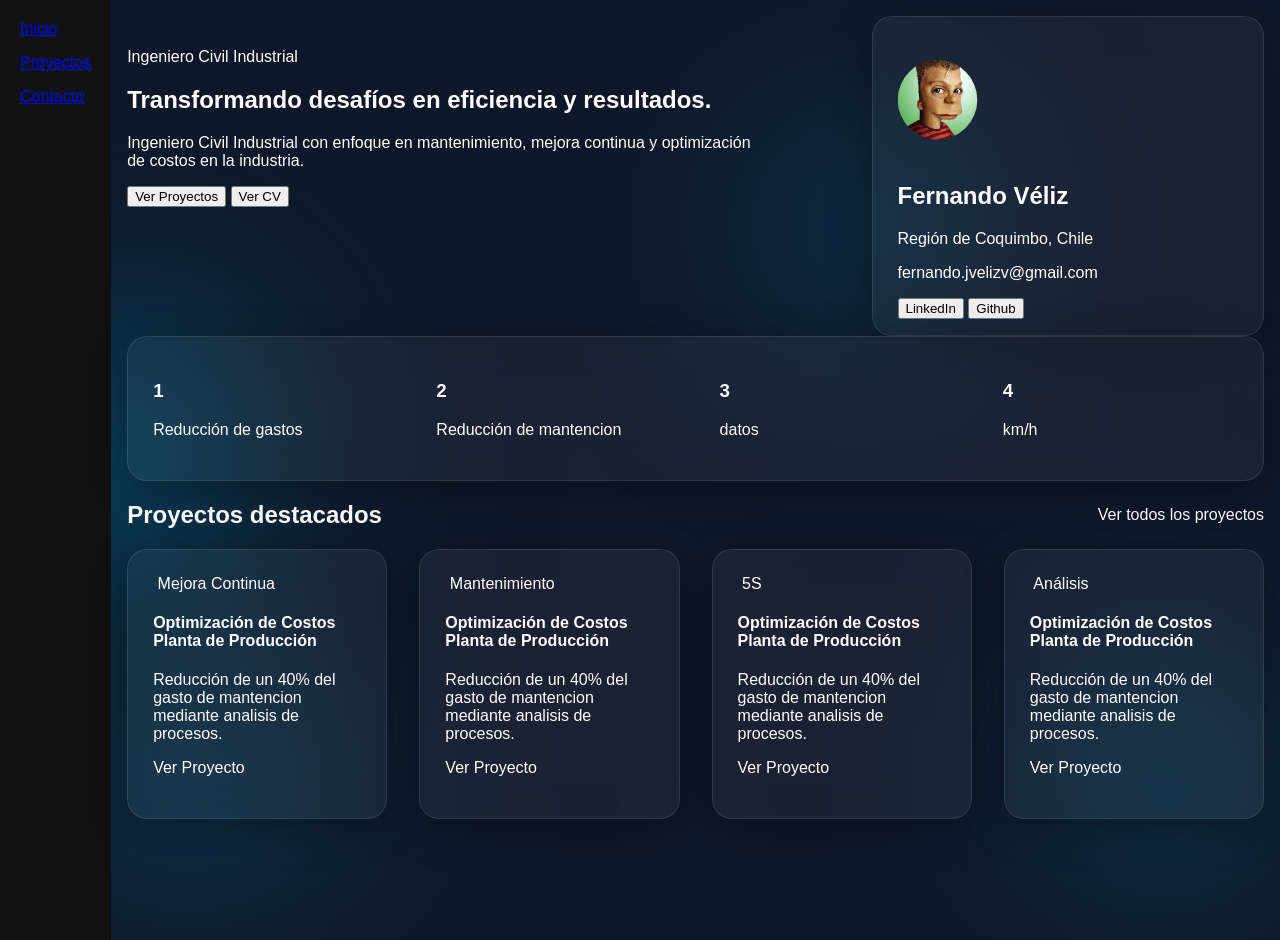
==== index.html @ d7dabbae "Initial commit" ====
<!DOCTYPE html>
<html lang="es">

<head>
    <meta charset="UTF-8">
    <meta name="viewport" content="width=device-width, initial-scale=1.0">
    <title>Fernando Véliz - Portafolio</title>
    <link rel="stylesheet" href="style.css">

    <!-- Anime.js -->
    <script src="https://cdnjs.cloudflare.com/ajax/libs/animejs/3.2.1/anime.min.js"></script>
</head>

<body>
    <nav class="sidebar">
        <a href="#">Inicio</a>
        <a href="#">Proyectos</a>
        <a href="#">Contacto</a>
    </nav>

    <main>
        <!-- Fondo -->
        <canvas id="bgCanvas"></canvas>


        <section id="descripcion">
            <div class="title">
                <span>Ingeniero Civil Industrial</span>
                <h1>Transformando desafíos en eficiencia y resultados.</h1>
                <p>Ingeniero Civil Industrial con enfoque en mantenimiento, mejora continua y optimización de costos en
                    la
                    industria.</p>
                <div class="par-botones">
                    <button>Ver Proyectos</button>
                    <button>Ver CV</button>
                </div>
            </div>
            <div class="about glass">
                <img id="pfp" src="bart.jpg" alt="">
                <h2>Fernando Véliz</h2>
                <p>Región de Coquimbo, Chile</p>
                <p>fernando.jvelizv@gmail.com</p>
                <div class="par-botones">
                    <button>LinkedIn</button>
                    <button>Github</button>
                </div>
            </div>
        </section>
        <section id="resultados">
            <div class="metrics glass">
                <div class="metric">
                    <h3>1</h3>
                    <p>Reducción de gastos</p>
                </div>
                <div class="metric">
                    <h3>2</h3>
                    <p>Reducción de mantencion</p>
                </div>
                <div class="metric">
                    <h3>3</h3>
                    <p>datos</p>
                </div>
                <div class="metric">
                    <h3>4</h3>
                    <p>km/h</p>
                </div>
            </div>
        </section>
        <section id="proyectos">
            <div class="titular-proyectos">
                <h2>Proyectos destacados</h2>
                <span id="ver-todo-proyecto">Ver todos los proyectos</span>
            </div>
            <div class="contenedor-proyectos">
                <div class="proyecto glass">
                    <div class="tag">
                        <img src="" alt="">
                        <span>Mejora Continua</span>
                    </div>
                    <h4>Optimización de Costos Planta de Producción</h4>
                    <p>Reducción de un 40% del gasto de mantencion mediante analisis de procesos.</p>
                    <p>Ver Proyecto</p>
                </div>
                <div class="proyecto glass">
                    <div class="tag">
                        <img src="" alt="">
                        <span>Mantenimiento</span>
                    </div>
                    <h4>Optimización de Costos Planta de Producción</h4>
                    <p>Reducción de un 40% del gasto de mantencion mediante analisis de procesos.</p>
                    <p>Ver Proyecto</p>
                </div>
                <div class="proyecto glass">
                    <div class="tag">
                        <img src="" alt="">
                        <span>5S</span>
                    </div>
                    <h4>Optimización de Costos Planta de Producción</h4>
                    <p>Reducción de un 40% del gasto de mantencion mediante analisis de procesos.</p>
                    <p>Ver Proyecto</p>
                </div>
                <div class="proyecto glass">
                    <div class="tag">
                        <img src="" alt="">
                        <span>Análisis</span>
                    </div>
                    <h4>Optimización de Costos Planta de Producción</h4>
                    <p>Reducción de un 40% del gasto de mantencion mediante analisis de procesos.</p>
                    <p>Ver Proyecto</p>
                </div>

            </div>
        </section>

        <script>
            const canvas = document.getElementById("bgCanvas");
            const ctx = canvas.getContext("2d");

            const speed = 6;



            let blobs = [];

            // Ajustar tamaño pantalla
            function resize() {
                canvas.width = window.innerWidth;
                canvas.height = window.innerHeight;
            }
            resize();
            window.addEventListener("resize", resize);

            // Crear blobs
            for (let i = 0; i < 5; i++) {
                blobs.push({
                    x: Math.random() * canvas.width,
                    y: Math.random() * canvas.height,
                    r: 200 + Math.random() * 150,
                    dx: (Math.random() - 0.5) * speed,
                    dy: (Math.random() - 0.5) * speed
                });
            }

            // Animación
            function animate() {
                ctx.clearRect(0, 0, canvas.width, canvas.height);

                blobs.forEach(b => {
                    b.x += b.dx;
                    b.y += b.dy;

                    // rebote en bordes
                    if (b.x < 0 || b.x > canvas.width) b.dx *= -1;
                    if (b.y < 0 || b.y > canvas.height) b.dy *= -1;

                    let gradient = ctx.createRadialGradient(
                        b.x, b.y, 0,
                        b.x, b.y, b.r
                    );

                    gradient.addColorStop(0, "rgba(0, 200, 255, 0.25)");
                    gradient.addColorStop(1, "rgba(0, 0, 0, 0)");

                    ctx.fillStyle = gradient;
                    ctx.beginPath();
                    ctx.arc(b.x, b.y, b.r, 0, Math.PI * 2);
                    ctx.fill();
                });

                requestAnimationFrame(animate);
            }

            // 🔥 IMPORTANTE: iniciar animación
            animate();
        </script>
    </main>
</body>

</html>
---- style.css ----
/* Movil */
body {
    margin: 0;
    font-family: 'Segoe UI', sans-serif;
    overflow-x: hidden;
    color: #fff;
    background: #0f172a;
}

/* 🔥 Fondo dinámico tipo Apple */
canvas {
    position: fixed;
    top: 0;
    left: 0;
    width: 100%;
    height: 100%;
    z-index: -1;
    filter: blur(80px);
}

.title span {
    margin-top: 2rem;
    display: block;
}

#pfp {
    width: 5rem;
    object-fit: cover;
    clip-path: circle(40%);
}

.glass {
    background: rgba(255, 255, 255, 0.05);
    border: 1px solid rgba(255, 255, 255, 0.1);
    backdrop-filter: blur(20px);
    border-radius: 20px;
    padding: 25px;
    box-shadow: 0 10px 40px rgba(0, 0, 0, 0.3);
}


/* Tablet */
@media (min-width: 768px) and (max-width: 1023px) {
    #descripcion {
        display: flex;
        gap: 5rem;
    }

    .title {
        flex: 3.25;
    }

    .title span {
        margin-top: 2rem;
        display: block;
    }

    .about {
        flex: 1.75;
        padding-bottom: 1rem;
    }

    #pfp {
        width: 5rem;
        object-fit: cover;
        clip-path: circle(40%);
    }

    .metrics {
        display: flex;
        gap: 1rem;
        flex-wrap: wrap;
    }

    .metric {
        flex: 1 1 calc(50% - 1rem);
    }

    .titular-proyectos {
        display: flex;
    }

    .contenedor-proyectos {
        display: flex;
        gap: 1rem;
        flex-wrap: wrap;
    }

    .proyecto {
        flex: 1 1 calc(50% - 1rem);
    }

    #ver-todo-proyecto {
        margin-left: auto;
        align-self: center;
    }
}

/* Desktop */
@media (min-width: 1024px) {
    body {
        display: flex;
    }

    .sidebar {
        width: 5rem;
        height: 100vh;
        background: #111;
        color: white;
        padding: 20px;

        display: flex;
        flex-direction: column;
        gap: 1rem;
    }

    main {
        margin: 1rem;
    }

    #descripcion {
        display: flex;
        gap: 7rem;
    }

    .title {
        flex: 3.25;
    }

    .about {
        flex: 1.75;
        padding-bottom: 1rem;
    }

    #pfp {
        width: 5rem;
        object-fit: cover;
        clip-path: circle(40%);
    }

    .metrics {
        display: flex;
        gap: 3rem;
    }

    .metric {
        flex: 1;
    }

    .titular-proyectos {
        display: flex;
    }

    #ver-todo-proyecto {
        margin-left: auto;
        align-self: center;
    }

    .contenedor-proyectos {
        display: flex;
        gap: 2rem;
    }

    .proyecto {
        flex: 1;
    }
}
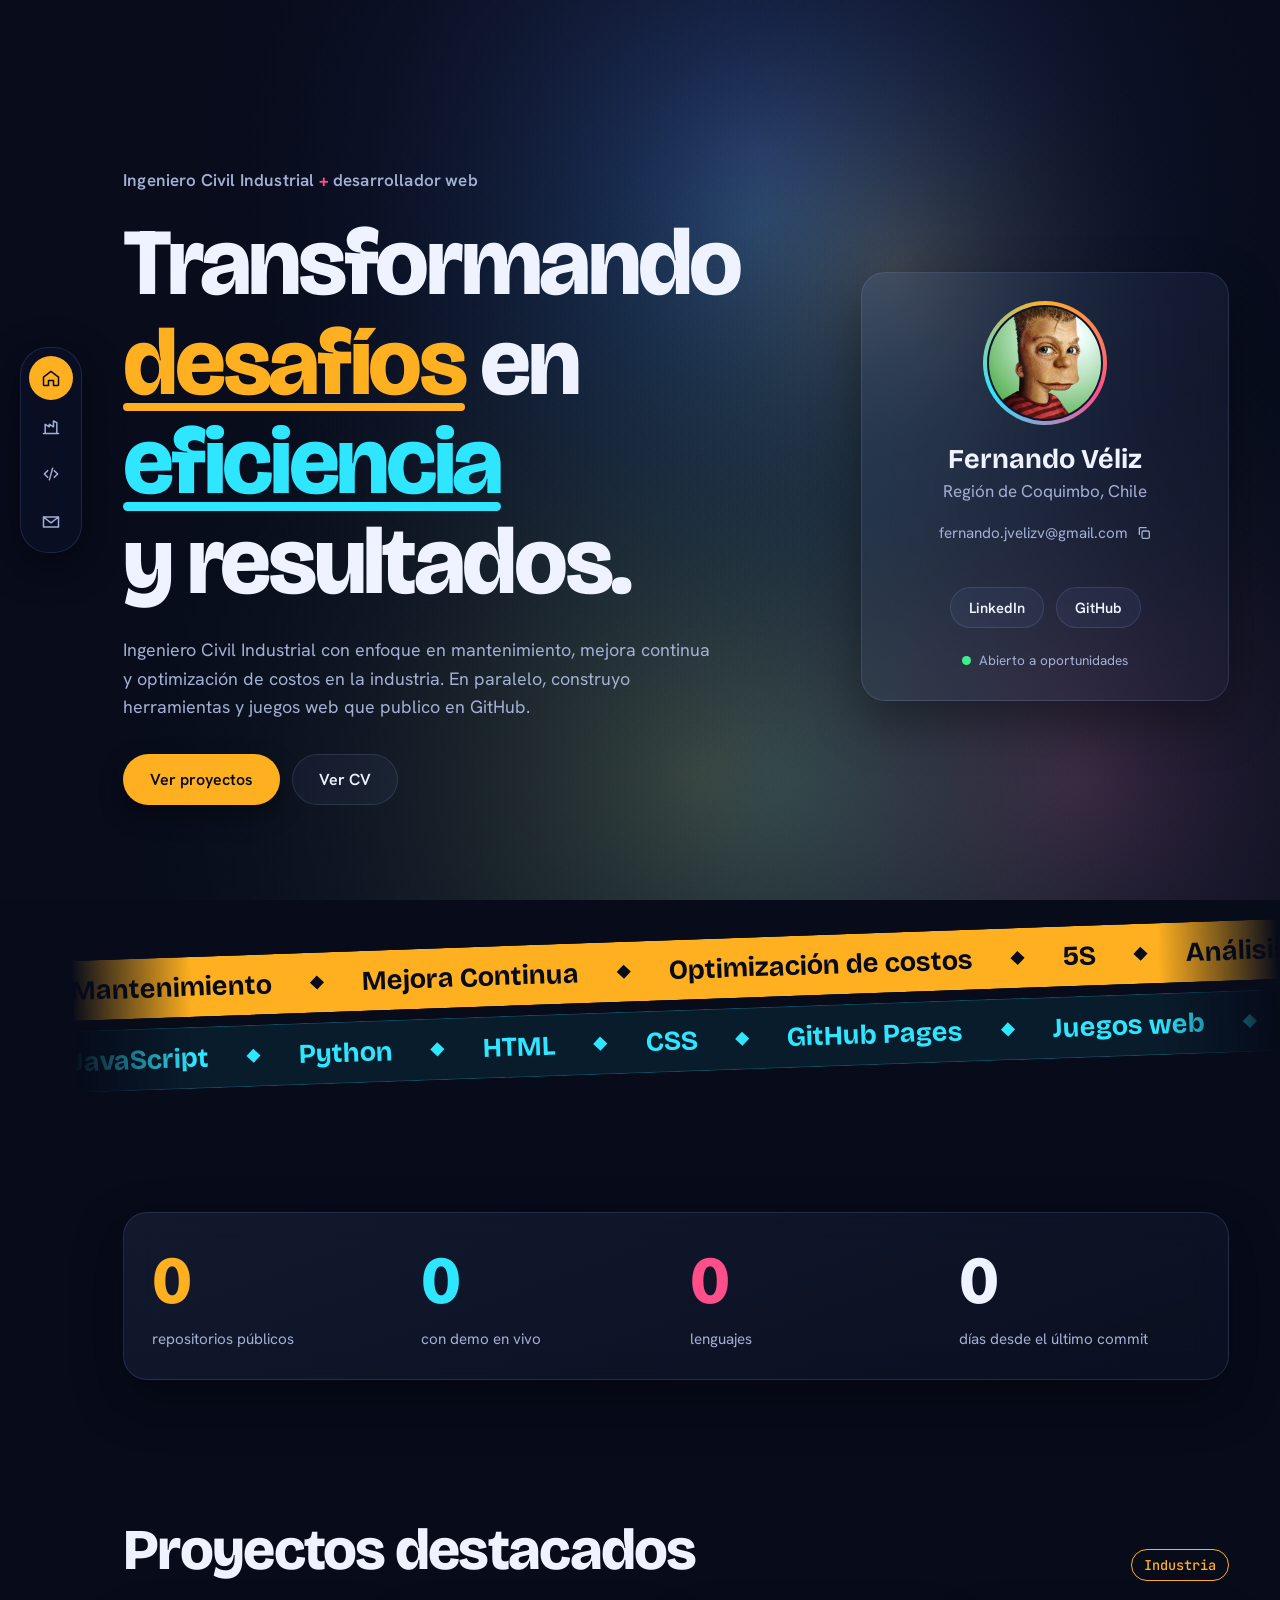
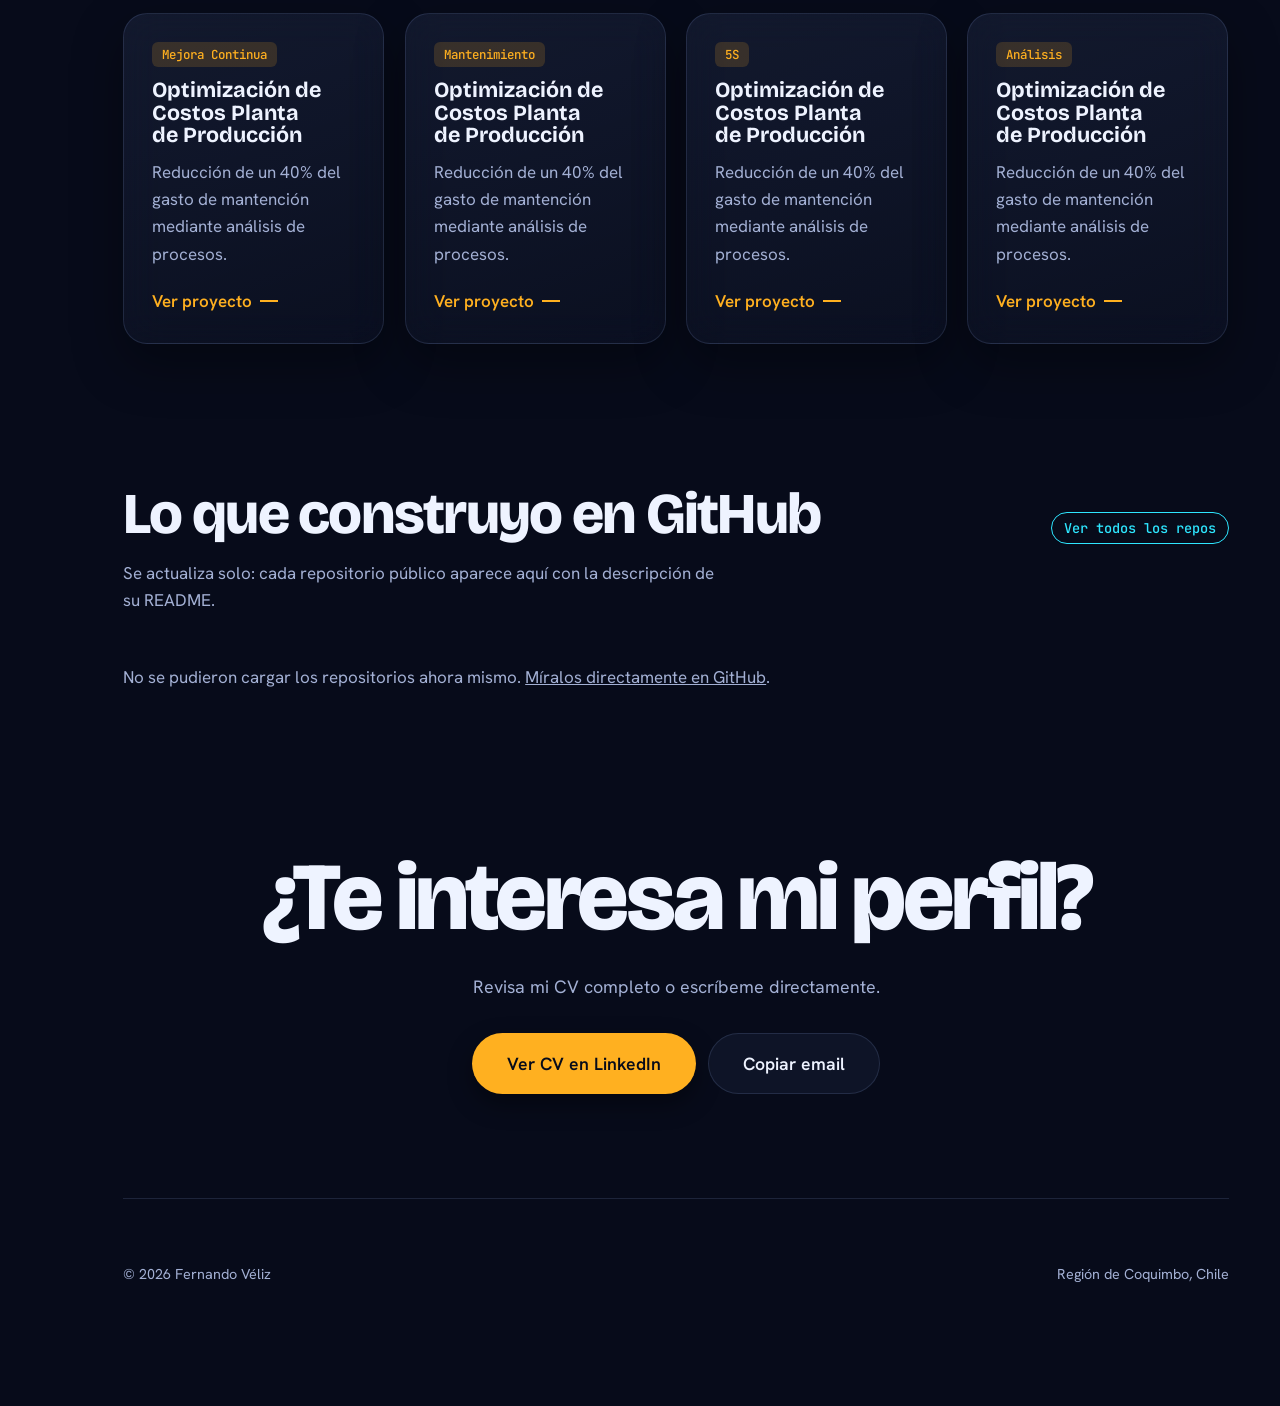
==== commit 5531e132: "Rediseño del portafolio con repos de GitHub automáticos - Sección de GitHub que se actualiza sola: l" ====
--- a/index.html
+++ b/index.html
@@ -4,176 +4,146 @@
 <head>
     <meta charset="UTF-8">
     <meta name="viewport" content="width=device-width, initial-scale=1.0">
-    <title>Fernando Véliz - Portafolio</title>
+    <title>Fernando Véliz · Portafolio</title>
+    <meta name="description" content="Ingeniero Civil Industrial: mantenimiento, mejora continua y optimización de costos. También construyo herramientas y juegos web.">
+    <meta name="theme-color" content="#070b1a">
+    <link rel="preconnect" href="https://fonts.googleapis.com">
+    <link rel="preconnect" href="https://fonts.gstatic.com" crossorigin>
+    <link href="https://fonts.googleapis.com/css2?family=Bricolage+Grotesque:opsz,wght@12..96,400..800&family=Hanken+Grotesk:wght@400;500;600&family=JetBrains+Mono:wght@500&display=swap" rel="stylesheet">
     <link rel="stylesheet" href="style.css">
-
-    <!-- Anime.js -->
-    <script src="https://cdnjs.cloudflare.com/ajax/libs/animejs/3.2.1/anime.min.js"></script>
+    <script src="main.js" defer></script>
 </head>
 
 <body>
-    <nav class="sidebar">
-        <a href="#">Inicio</a>
-        <a href="#">Proyectos</a>
-        <a href="#">Contacto</a>
+    <canvas id="bgCanvas" aria-hidden="true"></canvas>
+    <div class="grain" aria-hidden="true"></div>
+    <div class="progress" aria-hidden="true"></div>
+
+    <nav class="sidebar" aria-label="Principal">
+        <a href="#inicio" class="nav-link">
+            <svg viewBox="0 0 24 24" aria-hidden="true"><path d="M3 11l9-7 9 7v9a1 1 0 0 1-1 1h-5v-6H9v6H4a1 1 0 0 1-1-1z"/></svg>
+            <span>Inicio</span>
+        </a>
+        <a href="#proyectos" class="nav-link">
+            <svg viewBox="0 0 24 24" aria-hidden="true"><path d="M3 21h18M5 21V10l5 3V10l5 3V6l4 2v13"/></svg>
+            <span>Industria</span>
+        </a>
+        <a href="#github" class="nav-link">
+            <svg viewBox="0 0 24 24" aria-hidden="true"><path d="M8 8l-4 4 4 4M16 8l4 4-4 4M14 5l-4 14"/></svg>
+            <span>Código</span>
+        </a>
+        <a href="#contacto" class="nav-link">
+            <svg viewBox="0 0 24 24" aria-hidden="true"><path d="M3 6h18v12H3zM3 6l9 7 9-7"/></svg>
+            <span>Contacto</span>
+        </a>
     </nav>
 
     <main>
-        <!-- Fondo -->
-        <canvas id="bgCanvas"></canvas>
-
-
-        <section id="descripcion">
+        <section id="inicio" class="hero">
             <div class="title">
-                <span>Ingeniero Civil Industrial</span>
-                <h1>Transformando desafíos en eficiencia y resultados.</h1>
-                <p>Ingeniero Civil Industrial con enfoque en mantenimiento, mejora continua y optimización de costos en
-                    la
-                    industria.</p>
-                <div class="par-botones">
-                    <button>Ver Proyectos</button>
-                    <button>Ver CV</button>
+                <p class="role" data-reveal>Ingeniero Civil Industrial <span class="amp">+</span> desarrollador web</p>
+                <h1 class="split">Transformando <em class="hl hl-amber">desafíos</em> en <em class="hl hl-cyan">eficiencia</em> y resultados.</h1>
+                <p class="lead" data-reveal>Ingeniero Civil Industrial con enfoque en mantenimiento, mejora continua y optimización de costos en la industria. En paralelo, construyo herramientas y juegos web que publico en GitHub.</p>
+                <div class="par-botones" data-reveal>
+                    <a class="btn btn-primary magnetic" href="#proyectos">Ver proyectos</a>
+                    <a class="btn btn-ghost magnetic" data-linkedin href="#">Ver CV</a>
                 </div>
             </div>
-            <div class="about glass">
-                <img id="pfp" src="bart.jpg" alt="">
+
+            <aside class="about glass tilt" data-reveal>
+                <div class="avatar">
+                    <img id="pfp" src="bart.jpg" alt="Foto de perfil de Fernando Véliz" width="112" height="112">
+                </div>
                 <h2>Fernando Véliz</h2>
-                <p>Región de Coquimbo, Chile</p>
-                <p>fernando.jvelizv@gmail.com</p>
+                <p class="muted">Región de Coquimbo, Chile</p>
+                <button class="email" type="button" data-copy="fernando.jvelizv@gmail.com">
+                    fernando.jvelizv@gmail.com
+                    <svg viewBox="0 0 24 24" aria-hidden="true"><rect x="9" y="9" width="11" height="11" rx="2"/><path d="M5 15V5a1 1 0 0 1 1-1h10"/></svg>
+                </button>
                 <div class="par-botones">
-                    <button>LinkedIn</button>
-                    <button>Github</button>
+                    <a class="btn btn-small magnetic" data-linkedin href="#">LinkedIn</a>
+                    <a class="btn btn-small magnetic" href="https://github.com/ladrillopastabase" target="_blank" rel="noopener">GitHub</a>
                 </div>
-            </div>
+                <span class="status"><i></i> Abierto a oportunidades</span>
+            </aside>
         </section>
-        <section id="resultados">
+
+        <div class="marquee" aria-label="Herramientas">
+            <div class="lane lane-amber"><div class="track" id="laneIndustry"></div></div>
+            <div class="lane lane-cyan reverse"><div class="track" id="laneCode"></div></div>
+        </div>
+
+        <section id="resultados" aria-label="Estadísticas de GitHub">
             <div class="metrics glass">
-                <div class="metric">
-                    <h3>1</h3>
-                    <p>Reducción de gastos</p>
-                </div>
-                <div class="metric">
-                    <h3>2</h3>
-                    <p>Reducción de mantencion</p>
-                </div>
-                <div class="metric">
-                    <h3>3</h3>
-                    <p>datos</p>
-                </div>
-                <div class="metric">
-                    <h3>4</h3>
-                    <p>km/h</p>
-                </div>
-            </div>
-        </section>
-        <section id="proyectos">
-            <div class="titular-proyectos">
-                <h2>Proyectos destacados</h2>
-                <span id="ver-todo-proyecto">Ver todos los proyectos</span>
-            </div>
-            <div class="contenedor-proyectos">
-                <div class="proyecto glass">
-                    <div class="tag">
-                        <img src="" alt="">
-                        <span>Mejora Continua</span>
-                    </div>
-                    <h4>Optimización de Costos Planta de Producción</h4>
-                    <p>Reducción de un 40% del gasto de mantencion mediante analisis de procesos.</p>
-                    <p>Ver Proyecto</p>
-                </div>
-                <div class="proyecto glass">
-                    <div class="tag">
-                        <img src="" alt="">
-                        <span>Mantenimiento</span>
-                    </div>
-                    <h4>Optimización de Costos Planta de Producción</h4>
-                    <p>Reducción de un 40% del gasto de mantencion mediante analisis de procesos.</p>
-                    <p>Ver Proyecto</p>
-                </div>
-                <div class="proyecto glass">
-                    <div class="tag">
-                        <img src="" alt="">
-                        <span>5S</span>
-                    </div>
-                    <h4>Optimización de Costos Planta de Producción</h4>
-                    <p>Reducción de un 40% del gasto de mantencion mediante analisis de procesos.</p>
-                    <p>Ver Proyecto</p>
-                </div>
-                <div class="proyecto glass">
-                    <div class="tag">
-                        <img src="" alt="">
-                        <span>Análisis</span>
-                    </div>
-                    <h4>Optimización de Costos Planta de Producción</h4>
-                    <p>Reducción de un 40% del gasto de mantencion mediante analisis de procesos.</p>
-                    <p>Ver Proyecto</p>
-                </div>
-
+                <div class="metric"><h3 data-stat="repos">0</h3><p>repositorios públicos</p></div>
+                <div class="metric"><h3 data-stat="pages">0</h3><p>con demo en vivo</p></div>
+                <div class="metric"><h3 data-stat="langs">0</h3><p>lenguajes</p></div>
+                <div class="metric"><h3 data-stat="days">0</h3><p data-stat-label="days">días desde el último commit</p></div>
             </div>
         </section>
 
-        <script>
-            const canvas = document.getElementById("bgCanvas");
-            const ctx = canvas.getContext("2d");
+        <section id="proyectos" class="side side-amber">
+            <div class="titular-proyectos">
+                <h2 class="wipe">Proyectos destacados</h2>
+                <span class="side-tag">Industria</span>
+            </div>
+            <div class="contenedor-proyectos">
+                <article class="proyecto glass tilt" data-reveal>
+                    <span class="tag">Mejora Continua</span>
+                    <h3>Optimización de Costos Planta de Producción</h3>
+                    <p>Reducción de un 40% del gasto de mantención mediante análisis de procesos.</p>
+                    <a class="more" href="#">Ver proyecto</a>
+                </article>
+                <article class="proyecto glass tilt" data-reveal>
+                    <span class="tag">Mantenimiento</span>
+                    <h3>Optimización de Costos Planta de Producción</h3>
+                    <p>Reducción de un 40% del gasto de mantención mediante análisis de procesos.</p>
+                    <a class="more" href="#">Ver proyecto</a>
+                </article>
+                <article class="proyecto glass tilt" data-reveal>
+                    <span class="tag">5S</span>
+                    <h3>Optimización de Costos Planta de Producción</h3>
+                    <p>Reducción de un 40% del gasto de mantención mediante análisis de procesos.</p>
+                    <a class="more" href="#">Ver proyecto</a>
+                </article>
+                <article class="proyecto glass tilt" data-reveal>
+                    <span class="tag">Análisis</span>
+                    <h3>Optimización de Costos Planta de Producción</h3>
+                    <p>Reducción de un 40% del gasto de mantención mediante análisis de procesos.</p>
+                    <a class="more" href="#">Ver proyecto</a>
+                </article>
+            </div>
+        </section>
 
-            const speed = 6;
+        <section id="github" class="side side-cyan">
+            <div class="titular-proyectos">
+                <h2 class="wipe">Lo que construyo en GitHub</h2>
+                <a class="side-tag" id="ver-todo-proyecto" href="https://github.com/ladrillopastabase?tab=repositories" target="_blank" rel="noopener">Ver todos los repos</a>
+            </div>
+            <p class="section-lead">Se actualiza solo: cada repositorio público aparece aquí con la descripción de su README.</p>
+            <div class="repos" id="repos" aria-live="polite">
+                <div class="repo glass skeleton"></div>
+                <div class="repo glass skeleton"></div>
+                <div class="repo glass skeleton"></div>
+            </div>
+        </section>
 
+        <section id="contacto" class="cta">
+            <h2 class="split">¿Te interesa mi perfil?</h2>
+            <p class="lead" data-reveal>Revisa mi CV completo o escríbeme directamente.</p>
+            <div class="par-botones" data-reveal>
+                <a class="btn btn-primary btn-big magnetic" data-linkedin href="#">Ver CV en LinkedIn</a>
+                <button class="btn btn-ghost btn-big magnetic" type="button" data-copy="fernando.jvelizv@gmail.com">Copiar email</button>
+            </div>
+        </section>
 
+        <footer>
+            <span>© <span id="year"></span> Fernando Véliz</span>
+            <span>Región de Coquimbo, Chile</span>
+        </footer>
+    </main>
 
-            let blobs = [];
-
-            // Ajustar tamaño pantalla
-            function resize() {
-                canvas.width = window.innerWidth;
-                canvas.height = window.innerHeight;
-            }
-            resize();
-            window.addEventListener("resize", resize);
-
-            // Crear blobs
-            for (let i = 0; i < 5; i++) {
-                blobs.push({
-                    x: Math.random() * canvas.width,
-                    y: Math.random() * canvas.height,
-                    r: 200 + Math.random() * 150,
-                    dx: (Math.random() - 0.5) * speed,
-                    dy: (Math.random() - 0.5) * speed
-                });
-            }
-
-            // Animación
-            function animate() {
-                ctx.clearRect(0, 0, canvas.width, canvas.height);
-
-                blobs.forEach(b => {
-                    b.x += b.dx;
-                    b.y += b.dy;
-
-                    // rebote en bordes
-                    if (b.x < 0 || b.x > canvas.width) b.dx *= -1;
-                    if (b.y < 0 || b.y > canvas.height) b.dy *= -1;
-
-                    let gradient = ctx.createRadialGradient(
-                        b.x, b.y, 0,
-                        b.x, b.y, b.r
-                    );
-
-                    gradient.addColorStop(0, "rgba(0, 200, 255, 0.25)");
-                    gradient.addColorStop(1, "rgba(0, 0, 0, 0)");
-
-                    ctx.fillStyle = gradient;
-                    ctx.beginPath();
-                    ctx.arc(b.x, b.y, b.r, 0, Math.PI * 2);
-                    ctx.fill();
-                });
-
-                requestAnimationFrame(animate);
-            }
-
-            // 🔥 IMPORTANTE: iniciar animación
-            animate();
-        </script>
-    </main>
+    <div class="toast" role="status" aria-live="polite"></div>
 </body>
 
-</html>+</html>
--- a/style.css
+++ b/style.css
@@ -1,167 +1,310 @@
-/* Movil */
+:root {
+    --ink: #070b1a;
+    --ink-2: #0d1430;
+    --panel: rgba(140, 170, 255, 0.06);
+    --line: rgba(160, 190, 255, 0.14);
+    --text: #eef3ff;
+    --muted: #a3b0d4;
+    --amber: #ffb020;
+    --cyan: #2ee6ff;
+    --pink: #ff4f8b;
+    --ease-out: cubic-bezier(0.16, 1, 0.3, 1);
+    --display: "Bricolage Grotesque", system-ui, sans-serif;
+    --body: "Hanken Grotesk", system-ui, sans-serif;
+    --mono: "JetBrains Mono", ui-monospace, monospace;
+    --gutter: clamp(16px, 4vw, 56px);
+}
+
+* { box-sizing: border-box; }
+
+html { scroll-behavior: smooth; scrollbar-color: #2a3766 var(--ink); }
+
 body {
     margin: 0;
-    font-family: 'Segoe UI', sans-serif;
+    font-family: var(--body);
+    font-size: 1.0625rem;
+    line-height: 1.6;
+    color: var(--text);
+    background: var(--ink);
     overflow-x: hidden;
-    color: #fff;
-    background: #0f172a;
-}
-
-/* 🔥 Fondo dinámico tipo Apple */
-canvas {
-    position: fixed;
-    top: 0;
-    left: 0;
-    width: 100%;
-    height: 100%;
-    z-index: -1;
-    filter: blur(80px);
-}
-
-.title span {
-    margin-top: 2rem;
-    display: block;
-}
-
-#pfp {
-    width: 5rem;
-    object-fit: cover;
-    clip-path: circle(40%);
-}
-
+}
+
+::selection { background: var(--amber); color: var(--ink); }
+:focus-visible { outline: 2px solid var(--cyan); outline-offset: 3px; border-radius: 8px; }
+::-webkit-scrollbar { width: 10px; }
+::-webkit-scrollbar-track { background: var(--ink); }
+::-webkit-scrollbar-thumb { background: #2a3766; border-radius: 10px; }
+
+a { color: inherit; }
+
+h1, h2, h3, h4 { font-family: var(--display); line-height: 1.05; margin: 0; text-wrap: balance; }
+
+/* Fondo */
+canvas#bgCanvas { position: fixed; inset: 0; width: 100%; height: 100%; z-index: -2; }
+
+.grain {
+    position: fixed; inset: 0; z-index: -1; pointer-events: none; opacity: 0.12; mix-blend-mode: overlay;
+    background-image: url("data:image/svg+xml,%3Csvg xmlns='http://www.w3.org/2000/svg' width='160' height='160'%3E%3Cfilter id='n'%3E%3CfeTurbulence type='fractalNoise' baseFrequency='.9' numOctaves='2'/%3E%3C/filter%3E%3Crect width='100%25' height='100%25' filter='url(%23n)'/%3E%3C/svg%3E");
+}
+
+.progress {
+    position: fixed; top: 0; left: 0; right: 0; height: 3px; z-index: 50;
+    background: linear-gradient(90deg, var(--amber), var(--pink), var(--cyan));
+    transform-origin: 0 50%; transform: scaleX(var(--p, 0));
+}
+
+/* Navegación: barra flotante en móvil, riel lateral en escritorio */
+.sidebar {
+    position: fixed; z-index: 40; left: 50%; bottom: 14px; transform: translateX(-50%);
+    display: flex; gap: 4px; padding: 6px;
+    background: rgba(10, 16, 40, 0.72); border: 1px solid var(--line); border-radius: 999px;
+    backdrop-filter: blur(16px);
+    box-shadow: 0 12px 40px rgba(0, 0, 0, 0.45);
+    animation: navIn 0.9s var(--ease-out) 0.6s both;
+}
+
+.nav-link {
+    display: flex; align-items: center; gap: 8px; padding: 10px 14px; border-radius: 999px;
+    text-decoration: none; color: var(--muted); font-weight: 600; font-size: 0.9rem;
+    transition: color 0.3s, background 0.3s;
+}
+.nav-link svg { width: 20px; height: 20px; fill: none; stroke: currentColor; stroke-width: 1.8; stroke-linecap: round; stroke-linejoin: round; flex: none; }
+.nav-link span { display: none; }
+.nav-link:hover { color: var(--text); }
+.nav-link.active { color: var(--ink); background: var(--amber); }
+.nav-link.active span { display: inline; }
+
+@keyframes navIn { from { opacity: 0; transform: translate(-50%, 30px); } }
+
+main { padding: 0 var(--gutter) 120px; max-width: 1280px; margin: 0 auto; }
+
+section { padding-top: clamp(72px, 12vw, 140px); }
+
+/* Hero */
+.hero { min-height: 100svh; display: grid; grid-template-columns: minmax(0, 1fr); gap: 48px; align-content: center; padding-top: 72px; }
+
+.role { font-weight: 600; color: var(--muted); margin: 0 0 20px; letter-spacing: 0.01em; }
+.role .amp { color: var(--pink); font-weight: 800; }
+
+h1 { font-size: clamp(2.6rem, 7.4vw, 6rem); font-weight: 800; letter-spacing: -0.035em; }
+
+.hl { font-style: normal; position: relative; display: inline-block; }
+.hl-amber { color: var(--amber); }
+.hl-cyan { color: var(--cyan); }
+.hl::after {
+    content: ""; position: absolute; left: 0; right: 0; bottom: 0.02em; height: 0.09em; border-radius: 1em;
+    background: currentColor; transform: scaleX(0); transform-origin: 0 50%;
+    transition: transform 1.1s var(--ease-out) 1.2s;
+}
+.is-in .hl::after, .hl.is-in::after { transform: scaleX(1); }
+
+.lead { color: var(--muted); max-width: 60ch; margin: 24px 0 0; font-size: clamp(1.05rem, 1.4vw, 1.2rem); }
+
+.par-botones { display: flex; flex-wrap: wrap; gap: 12px; margin-top: 32px; }
+
+/* Botones */
+.btn {
+    --mx: 0px; --my: 0px;
+    position: relative; overflow: hidden; display: inline-flex; align-items: center; justify-content: center;
+    padding: 14px 26px; border-radius: 999px; border: 1px solid var(--line);
+    font: 600 1rem var(--body); color: var(--text); text-decoration: none; cursor: pointer;
+    background: var(--panel);
+    transform: translate(var(--mx), var(--my));
+    transition: transform 0.4s var(--ease-out), box-shadow 0.4s, border-color 0.3s, color 0.3s;
+    isolation: isolate;
+}
+.btn::before {
+    content: ""; position: absolute; inset: 0; z-index: -1; border-radius: inherit;
+    background: var(--cyan); transform: translateY(101%); transition: transform 0.45s var(--ease-out);
+}
+.btn:hover::before { transform: translateY(0); }
+.btn:hover { color: var(--ink); border-color: transparent; box-shadow: 0 10px 24px rgba(0, 0, 0, 0.45); }
+.btn-primary { background: var(--amber); color: var(--ink); border-color: transparent; box-shadow: 0 10px 24px rgba(0, 0, 0, 0.4); }
+.btn-primary::before { background: var(--text); }
+.btn-small { padding: 10px 18px; font-size: 0.92rem; }
+.btn-big { padding: 18px 34px; font-size: 1.1rem; }
+.btn[aria-disabled="true"] { cursor: not-allowed; }
+.btn[aria-disabled="true"]::before { display: none; }
+
+/* Glass */
 .glass {
-    background: rgba(255, 255, 255, 0.05);
-    border: 1px solid rgba(255, 255, 255, 0.1);
-    backdrop-filter: blur(20px);
-    border-radius: 20px;
-    padding: 25px;
-    box-shadow: 0 10px 40px rgba(0, 0, 0, 0.3);
-}
-
+    background: linear-gradient(160deg, rgba(140, 170, 255, 0.09), rgba(140, 170, 255, 0.03));
+    border: 1px solid var(--line);
+    backdrop-filter: blur(18px);
+    border-radius: 24px;
+    padding: 28px;
+    box-shadow: 0 20px 50px rgba(0, 0, 0, 0.35);
+}
+
+/* Tilt + foco de luz siguiendo el cursor */
+.tilt {
+    --rx: 0deg; --ry: 0deg; --gx: 50%; --gy: 50%;
+    position: relative;
+    transform: perspective(900px) rotateX(var(--rx)) rotateY(var(--ry));
+    transition: transform 0.5s var(--ease-out), border-color 0.4s;
+}
+.tilt::after {
+    content: ""; position: absolute; inset: 0; border-radius: inherit; pointer-events: none; opacity: 0;
+    background: radial-gradient(420px circle at var(--gx) var(--gy), rgba(255, 255, 255, 0.12), transparent 45%);
+    transition: opacity 0.4s;
+}
+.tilt:hover::after { opacity: 1; }
+.tilt:hover { transition-duration: 0.15s; }
+
+/* Perfil */
+.about { text-align: center; display: flex; flex-direction: column; align-items: center; gap: 4px; max-width: 420px; justify-self: center; width: 100%; }
+.about h2 { font-size: 1.7rem; margin-top: 16px; }
+.muted { color: var(--muted); margin: 0; }
+
+.avatar { position: relative; width: 124px; height: 124px; display: grid; place-items: center; }
+.avatar::before {
+    content: ""; position: absolute; inset: 0; border-radius: 50%;
+    background: conic-gradient(var(--amber), var(--pink), var(--cyan), var(--amber));
+    animation: spin 6s linear infinite;
+}
+.avatar::after { content: ""; position: absolute; inset: 4px; border-radius: 50%; background: var(--ink-2); }
+#pfp { position: relative; z-index: 1; width: 112px; height: 112px; border-radius: 50%; object-fit: cover; }
+
+@keyframes spin { to { transform: rotate(1turn); } }
+
+.email {
+    display: inline-flex; align-items: center; gap: 8px; margin-top: 6px; padding: 6px 12px;
+    border: 0; border-radius: 10px; background: none; color: var(--muted); font: inherit; font-size: 0.95rem; cursor: pointer;
+    transition: color 0.3s, background 0.3s;
+}
+.email svg { width: 16px; height: 16px; fill: none; stroke: currentColor; stroke-width: 2; }
+.email:hover { color: var(--text); background: var(--panel); }
+
+.status { margin-top: 18px; display: inline-flex; align-items: center; gap: 8px; font-size: 0.85rem; color: var(--muted); }
+.status i { width: 9px; height: 9px; border-radius: 50%; background: #3ef08a; }
+
+/* Marquee de herramientas */
+.marquee { margin: 40px calc(var(--gutter) * -1) 0; display: grid; grid-template-columns: minmax(0, 1fr); gap: 10px; transform: rotate(-2deg); }
+.lane { overflow: hidden; padding: 14px 0; mask-image: linear-gradient(90deg, transparent, #000 10%, #000 90%, transparent); }
+.lane-amber { background: var(--amber); color: var(--ink); }
+.lane-cyan { background: rgba(46, 230, 255, 0.08); color: var(--cyan); border-block: 1px solid rgba(46, 230, 255, 0.25); }
+.track { display: flex; gap: 40px; width: max-content; animation: marquee 32s linear infinite; }
+.reverse .track { animation-direction: reverse; animation-duration: 38s; }
+.track span { font: 700 clamp(1.1rem, 2.4vw, 1.7rem) var(--display); white-space: nowrap; display: inline-flex; align-items: center; gap: 40px; }
+.track span::after { content: ""; width: 10px; height: 10px; background: currentColor; transform: rotate(45deg); }
+.marquee:hover .track { animation-play-state: paused; }
+@keyframes marquee { to { transform: translateX(-50%); } }
+
+/* Métricas de GitHub */
+.metrics { display: grid; grid-template-columns: repeat(2, 1fr); gap: 28px; }
+.metric h3 { font: 800 clamp(2.6rem, 6vw, 4.2rem) var(--display); letter-spacing: -0.03em; font-variant-numeric: tabular-nums; }
+.metric:nth-child(1) h3 { color: var(--amber); }
+.metric:nth-child(2) h3 { color: var(--cyan); }
+.metric:nth-child(3) h3 { color: var(--pink); }
+.metric p { margin: 6px 0 0; color: var(--muted); font-size: 0.95rem; }
+
+/* Encabezados de sección */
+.titular-proyectos { display: flex; flex-wrap: wrap; align-items: end; gap: 16px; margin-bottom: 32px; }
+.titular-proyectos h2 { font-size: clamp(2rem, 5vw, 3.6rem); font-weight: 800; letter-spacing: -0.03em; }
+.side-tag {
+    margin-left: auto; font: 500 0.85rem var(--mono); padding: 6px 12px; border-radius: 999px;
+    border: 1px solid currentColor; color: var(--accent); text-decoration: none; transition: background 0.3s, color 0.3s;
+}
+a.side-tag:hover { background: var(--accent); color: var(--ink); }
+.section-lead { color: var(--muted); margin: -16px 0 32px; max-width: 60ch; }
+
+.side-amber { --accent: var(--amber); }
+.side-cyan { --accent: var(--cyan); }
+
+.wipe { clip-path: inset(0 100% 0 0); transition: clip-path 1.2s var(--ease-out); }
+.is-in > .wipe { clip-path: inset(0 -10% 0 0); }
+
+/* Proyectos de industria */
+.contenedor-proyectos { display: grid; gap: 20px; grid-template-columns: repeat(auto-fit, minmax(240px, 1fr)); }
+.proyecto { display: flex; flex-direction: column; gap: 12px; }
+.proyecto:hover { border-color: var(--accent); }
+.proyecto h3 { font-size: 1.35rem; font-weight: 700; }
+.proyecto p { margin: 0; color: var(--muted); }
+.tag {
+    align-self: flex-start; font: 500 0.78rem var(--mono); padding: 4px 10px; border-radius: 6px;
+    background: color-mix(in srgb, var(--accent) 16%, transparent); color: var(--accent);
+}
+.more { margin-top: auto; padding-top: 8px; font-weight: 600; color: var(--accent); text-decoration: none; display: inline-flex; gap: 8px; align-items: center; }
+.more::after { content: ""; width: 18px; height: 2px; background: currentColor; transition: width 0.4s var(--ease-out); }
+.more:hover::after { width: 34px; }
+
+/* Repos de GitHub */
+.repos { display: grid; gap: 20px; grid-template-columns: repeat(auto-fill, minmax(300px, 1fr)); }
+.repo { display: flex; flex-direction: column; gap: 14px; min-height: 240px; }
+.repo:hover { border-color: var(--cyan); }
+.repo-head { display: flex; align-items: flex-start; gap: 10px; }
+.repo h3 { font-size: 1.45rem; font-weight: 700; overflow-wrap: anywhere; }
+.repo .badge-new { font: 500 0.7rem var(--mono); padding: 3px 8px; border-radius: 6px; background: var(--pink); color: var(--ink); }
+.repo p { margin: 0; color: var(--muted); display: -webkit-box; -webkit-line-clamp: 4; -webkit-box-orient: vertical; overflow: hidden; }
+.repo-meta { display: flex; flex-wrap: wrap; gap: 14px; font: 500 0.8rem var(--mono); color: var(--muted); }
+.lang-dot { display: inline-block; width: 10px; height: 10px; border-radius: 50%; margin-right: 6px; background: var(--c, var(--muted)); vertical-align: -1px; }
+.repo-links { margin-top: auto; display: flex; gap: 10px; flex-wrap: wrap; }
+.repo-links .btn { padding: 9px 16px; font-size: 0.9rem; }
+.repo-links .btn-primary { background: var(--cyan); box-shadow: 0 8px 20px rgba(0, 0, 0, 0.4); }
+
+.skeleton { position: relative; overflow: hidden; }
+.skeleton::before {
+    content: ""; position: absolute; inset: 0;
+    background: linear-gradient(100deg, transparent 20%, rgba(255, 255, 255, 0.07) 50%, transparent 80%);
+    animation: shimmer 1.4s infinite;
+}
+@keyframes shimmer { from { transform: translateX(-100%); } to { transform: translateX(100%); } }
+
+.repos-error { grid-column: 1 / -1; color: var(--muted); }
+
+/* CTA final */
+.cta { text-align: center; padding-bottom: 40px; }
+.cta h2 { font-size: clamp(2.4rem, 8vw, 6rem); font-weight: 800; letter-spacing: -0.035em; }
+.cta .lead { margin-inline: auto; }
+.cta .par-botones { justify-content: center; }
+
+footer { display: flex; flex-wrap: wrap; justify-content: space-between; gap: 8px; padding-top: 64px; color: var(--muted); font-size: 0.9rem; border-top: 1px solid var(--line); margin-top: 64px; }
+
+/* Toast */
+.toast {
+    position: fixed; left: 50%; bottom: 90px; z-index: 60; padding: 12px 20px; border-radius: 12px;
+    background: var(--text); color: var(--ink); font-weight: 600;
+    transform: translate(-50%, 20px); opacity: 0; pointer-events: none;
+    transition: transform 0.4s var(--ease-out), opacity 0.4s;
+}
+.toast.show { transform: translate(-50%, 0); opacity: 1; }
+
+/* Animaciones de entrada */
+.split .w { display: inline-block; opacity: 0; transform: translateY(0.6em) rotate(4deg); filter: blur(10px); transition: opacity 0.9s var(--ease-out), transform 0.9s var(--ease-out), filter 0.9s var(--ease-out); transition-delay: calc(var(--i) * 70ms); }
+.split.is-in .w { opacity: 1; transform: none; filter: none; }
+
+[data-reveal] { opacity: 0; transform: translateY(40px) scale(0.98); transition: opacity 0.9s var(--ease-out), transform 0.9s var(--ease-out), border-color 0.4s; transition-delay: var(--d, 0ms), var(--d, 0ms), 0ms; }
+[data-reveal].is-in { opacity: 1; transform: perspective(900px) rotateX(var(--rx, 0deg)) rotateY(var(--ry, 0deg)); }
 
 /* Tablet */
-@media (min-width: 768px) and (max-width: 1023px) {
-    #descripcion {
-        display: flex;
-        gap: 5rem;
+@media (min-width: 768px) {
+    .metrics { grid-template-columns: repeat(4, 1fr); }
+    .hero { grid-template-columns: minmax(0, 1.85fr) minmax(0, 1fr); align-items: center; gap: 56px; }
+}
+
+/* Desktop: riel lateral */
+@media (min-width: 1024px) {
+    .sidebar {
+        left: 20px; top: 50%; bottom: auto; transform: translateY(-50%);
+        flex-direction: column; border-radius: 28px; padding: 8px;
+        animation-name: railIn;
     }
-
-    .title {
-        flex: 3.25;
+    .nav-link { padding: 12px; }
+    .nav-link span {
+        display: inline; position: absolute; left: calc(100% + 14px); padding: 6px 12px; border-radius: 8px;
+        background: var(--text); color: var(--ink); font-size: 0.85rem; white-space: nowrap;
+        opacity: 0; transform: translateX(-8px); pointer-events: none; transition: opacity 0.25s, transform 0.25s var(--ease-out);
     }
-
-    .title span {
-        margin-top: 2rem;
-        display: block;
-    }
-
-    .about {
-        flex: 1.75;
-        padding-bottom: 1rem;
-    }
-
-    #pfp {
-        width: 5rem;
-        object-fit: cover;
-        clip-path: circle(40%);
-    }
-
-    .metrics {
-        display: flex;
-        gap: 1rem;
-        flex-wrap: wrap;
-    }
-
-    .metric {
-        flex: 1 1 calc(50% - 1rem);
-    }
-
-    .titular-proyectos {
-        display: flex;
-    }
-
-    .contenedor-proyectos {
-        display: flex;
-        gap: 1rem;
-        flex-wrap: wrap;
-    }
-
-    .proyecto {
-        flex: 1 1 calc(50% - 1rem);
-    }
-
-    #ver-todo-proyecto {
-        margin-left: auto;
-        align-self: center;
-    }
-}
-
-/* Desktop */
-@media (min-width: 1024px) {
-    body {
-        display: flex;
-    }
-
-    .sidebar {
-        width: 5rem;
-        height: 100vh;
-        background: #111;
-        color: white;
-        padding: 20px;
-
-        display: flex;
-        flex-direction: column;
-        gap: 1rem;
-    }
-
-    main {
-        margin: 1rem;
-    }
-
-    #descripcion {
-        display: flex;
-        gap: 7rem;
-    }
-
-    .title {
-        flex: 3.25;
-    }
-
-    .about {
-        flex: 1.75;
-        padding-bottom: 1rem;
-    }
-
-    #pfp {
-        width: 5rem;
-        object-fit: cover;
-        clip-path: circle(40%);
-    }
-
-    .metrics {
-        display: flex;
-        gap: 3rem;
-    }
-
-    .metric {
-        flex: 1;
-    }
-
-    .titular-proyectos {
-        display: flex;
-    }
-
-    #ver-todo-proyecto {
-        margin-left: auto;
-        align-self: center;
-    }
-
-    .contenedor-proyectos {
-        display: flex;
-        gap: 2rem;
-    }
-
-    .proyecto {
-        flex: 1;
-    }
-}+    .nav-link { position: relative; }
+    .nav-link:hover span { opacity: 1; transform: none; }
+    main { padding-left: calc(var(--gutter) + 72px); }
+    .toast { bottom: 32px; }
+}
+@keyframes railIn { from { opacity: 0; transform: translate(-30px, -50%); } }
+
+@media (prefers-reduced-motion: reduce) {
+    *, *::before, *::after { animation: none !important; transition-duration: 0.01ms !important; transition-delay: 0ms !important; }
+    html { scroll-behavior: auto; }
+    .split .w, [data-reveal] { opacity: 1; transform: none; filter: none; }
+    .wipe { clip-path: none; }
+}
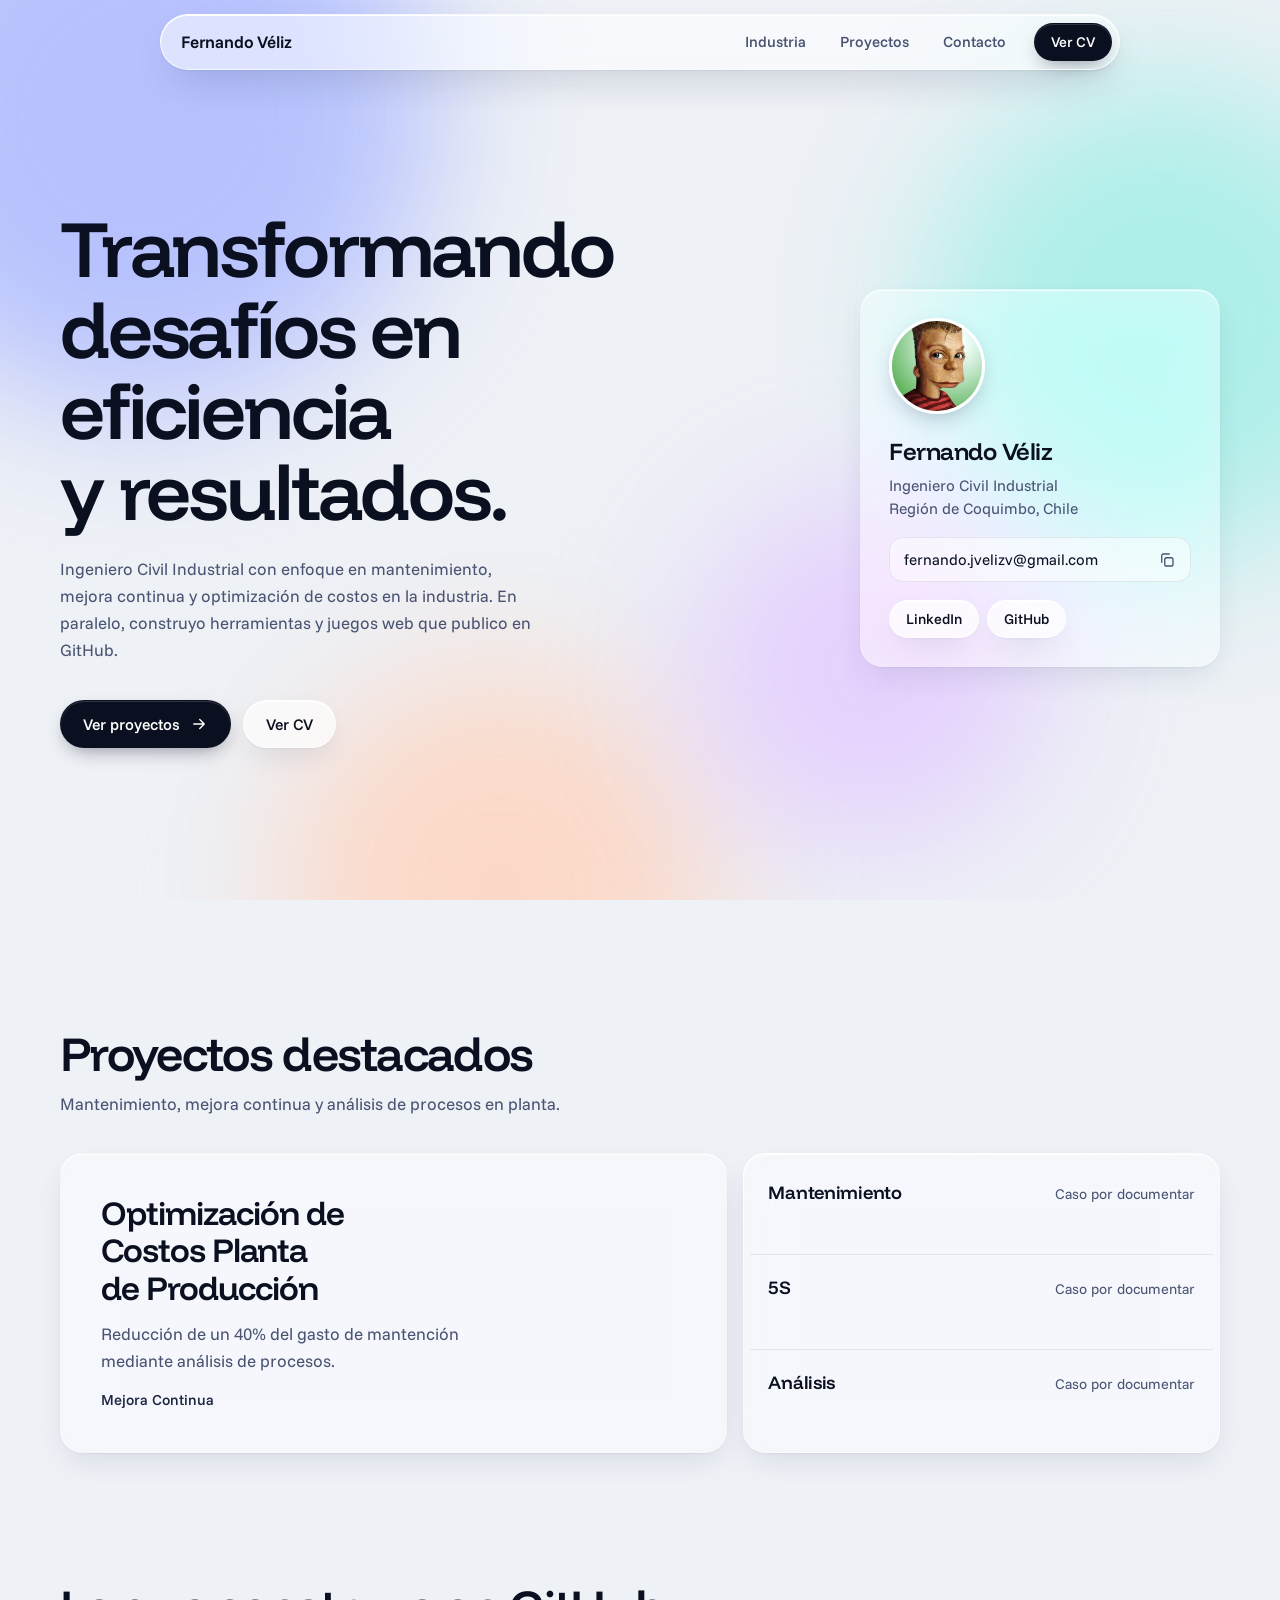
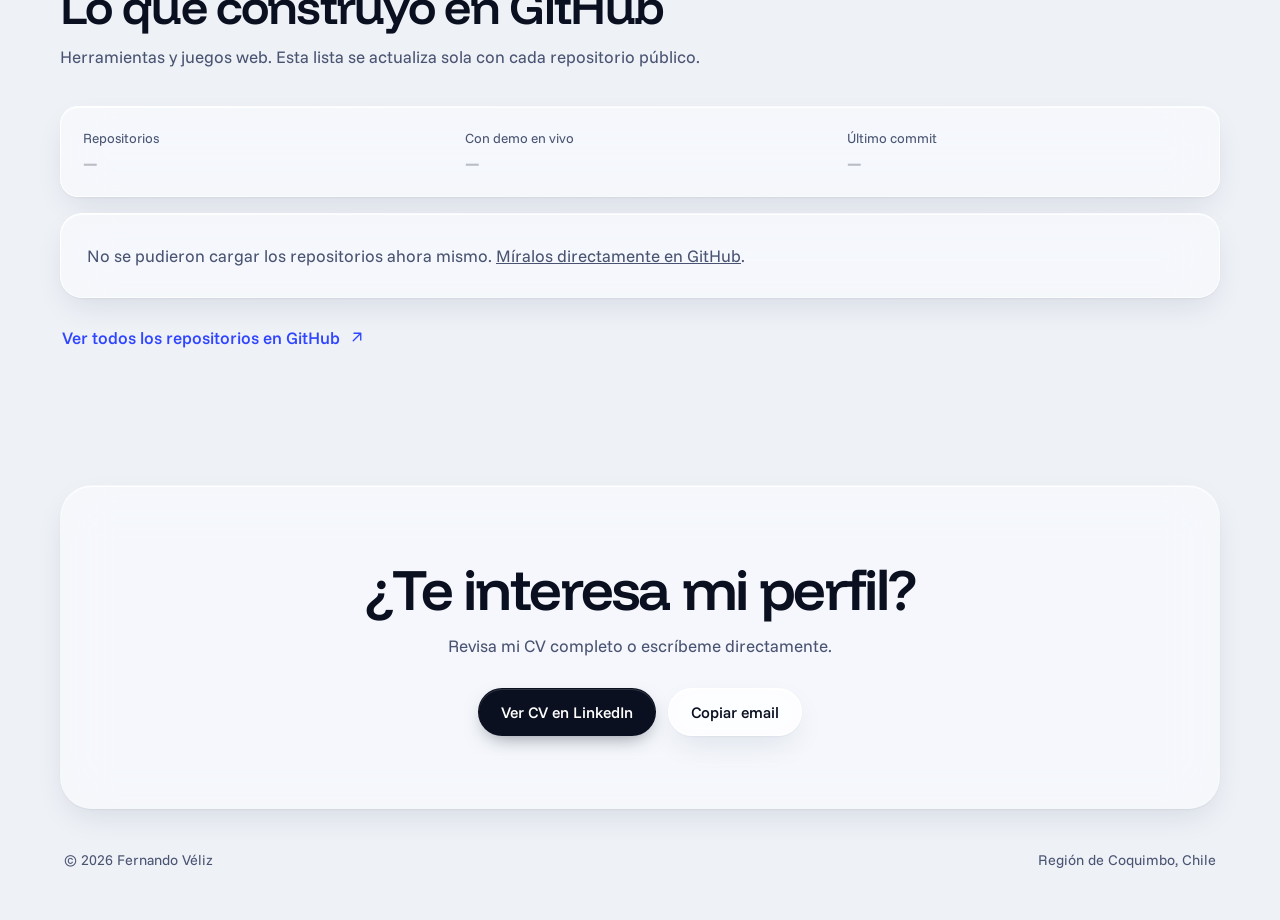
==== commit 040ae932: "Rediseño claro y glassy con animaciones sobrias - Tema claro con vidrio esmerilado sobre campos de l" ====
--- a/index.html
+++ b/index.html
@@ -6,134 +6,111 @@
     <meta name="viewport" content="width=device-width, initial-scale=1.0">
     <title>Fernando Véliz · Portafolio</title>
     <meta name="description" content="Ingeniero Civil Industrial: mantenimiento, mejora continua y optimización de costos. También construyo herramientas y juegos web.">
-    <meta name="theme-color" content="#070b1a">
+    <meta name="theme-color" content="#eef1f6">
     <link rel="preconnect" href="https://fonts.googleapis.com">
     <link rel="preconnect" href="https://fonts.gstatic.com" crossorigin>
-    <link href="https://fonts.googleapis.com/css2?family=Bricolage+Grotesque:opsz,wght@12..96,400..800&family=Hanken+Grotesk:wght@400;500;600&family=JetBrains+Mono:wght@500&display=swap" rel="stylesheet">
+    <link href="https://fonts.googleapis.com/css2?family=Funnel+Display:wght@500;600&family=Funnel+Sans:wght@400;500;600&family=Martian+Mono:wght@400&display=swap" rel="stylesheet">
     <link rel="stylesheet" href="style.css">
     <script src="main.js" defer></script>
 </head>
 
 <body>
-    <canvas id="bgCanvas" aria-hidden="true"></canvas>
-    <div class="grain" aria-hidden="true"></div>
-    <div class="progress" aria-hidden="true"></div>
+    <div class="field" aria-hidden="true">
+        <i class="f1"></i><i class="f2"></i><i class="f3"></i><i class="f4"></i>
+    </div>
 
-    <nav class="sidebar" aria-label="Principal">
-        <a href="#inicio" class="nav-link">
-            <svg viewBox="0 0 24 24" aria-hidden="true"><path d="M3 11l9-7 9 7v9a1 1 0 0 1-1 1h-5v-6H9v6H4a1 1 0 0 1-1-1z"/></svg>
-            <span>Inicio</span>
-        </a>
-        <a href="#proyectos" class="nav-link">
-            <svg viewBox="0 0 24 24" aria-hidden="true"><path d="M3 21h18M5 21V10l5 3V10l5 3V6l4 2v13"/></svg>
-            <span>Industria</span>
-        </a>
-        <a href="#github" class="nav-link">
-            <svg viewBox="0 0 24 24" aria-hidden="true"><path d="M8 8l-4 4 4 4M16 8l4 4-4 4M14 5l-4 14"/></svg>
-            <span>Código</span>
-        </a>
-        <a href="#contacto" class="nav-link">
-            <svg viewBox="0 0 24 24" aria-hidden="true"><path d="M3 6h18v12H3zM3 6l9 7 9-7"/></svg>
-            <span>Contacto</span>
-        </a>
-    </nav>
+    <header class="nav glass">
+        <a class="brand" href="#inicio">Fernando Véliz</a>
+        <nav aria-label="Secciones">
+            <span class="indicator" aria-hidden="true"></span>
+            <a href="#industria">Industria</a>
+            <a href="#github">Proyectos</a>
+            <a href="#contacto">Contacto</a>
+        </nav>
+        <a class="btn btn-ink btn-sm" data-linkedin href="#">Ver CV</a>
+    </header>
 
     <main>
         <section id="inicio" class="hero">
-            <div class="title">
-                <p class="role" data-reveal>Ingeniero Civil Industrial <span class="amp">+</span> desarrollador web</p>
-                <h1 class="split">Transformando <em class="hl hl-amber">desafíos</em> en <em class="hl hl-cyan">eficiencia</em> y resultados.</h1>
-                <p class="lead" data-reveal>Ingeniero Civil Industrial con enfoque en mantenimiento, mejora continua y optimización de costos en la industria. En paralelo, construyo herramientas y juegos web que publico en GitHub.</p>
-                <div class="par-botones" data-reveal>
-                    <a class="btn btn-primary magnetic" href="#proyectos">Ver proyectos</a>
-                    <a class="btn btn-ghost magnetic" data-linkedin href="#">Ver CV</a>
+            <div class="hero-copy">
+                <h1 class="enter">Transformando desafíos en eficiencia y resultados.</h1>
+                <p class="lead enter">Ingeniero Civil Industrial con enfoque en mantenimiento, mejora continua y optimización de costos en la industria. En paralelo, construyo herramientas y juegos web que publico en GitHub.</p>
+                <div class="actions">
+                    <a class="btn btn-ink enter" href="#github">
+                        Ver proyectos
+                        <svg viewBox="0 0 24 24" aria-hidden="true"><path d="M5 12h14M13 6l6 6-6 6"/></svg>
+                    </a>
+                    <a class="btn btn-glass enter" data-linkedin href="#">Ver CV</a>
                 </div>
             </div>
 
-            <aside class="about glass tilt" data-reveal>
-                <div class="avatar">
-                    <img id="pfp" src="bart.jpg" alt="Foto de perfil de Fernando Véliz" width="112" height="112">
+            <aside class="profile glass sheen enter" aria-label="Perfil">
+                <img src="bart.jpg" alt="Avatar de Fernando Véliz" width="96" height="96">
+                <div>
+                    <h2>Fernando Véliz</h2>
+                    <p>Ingeniero Civil Industrial</p>
+                    <p>Región de Coquimbo, Chile</p>
                 </div>
-                <h2>Fernando Véliz</h2>
-                <p class="muted">Región de Coquimbo, Chile</p>
-                <button class="email" type="button" data-copy="fernando.jvelizv@gmail.com">
-                    fernando.jvelizv@gmail.com
-                    <svg viewBox="0 0 24 24" aria-hidden="true"><rect x="9" y="9" width="11" height="11" rx="2"/><path d="M5 15V5a1 1 0 0 1 1-1h10"/></svg>
+                <button class="copy" type="button" data-copy="fernando.jvelizv@gmail.com">
+                    <span>fernando.jvelizv@gmail.com</span>
+                    <svg viewBox="0 0 24 24" aria-hidden="true"><rect x="9" y="9" width="11" height="11" rx="2.5"/><path d="M5 15V6a2 2 0 0 1 2-2h8"/></svg>
                 </button>
-                <div class="par-botones">
-                    <a class="btn btn-small magnetic" data-linkedin href="#">LinkedIn</a>
-                    <a class="btn btn-small magnetic" href="https://github.com/ladrillopastabase" target="_blank" rel="noopener">GitHub</a>
+                <div class="profile-links">
+                    <a class="btn btn-glass btn-sm" data-linkedin href="#">LinkedIn</a>
+                    <a class="btn btn-glass btn-sm" href="https://github.com/ladrillopastabase" target="_blank" rel="noopener">GitHub</a>
                 </div>
-                <span class="status"><i></i> Abierto a oportunidades</span>
             </aside>
         </section>
 
-        <div class="marquee" aria-label="Herramientas">
-            <div class="lane lane-amber"><div class="track" id="laneIndustry"></div></div>
-            <div class="lane lane-cyan reverse"><div class="track" id="laneCode"></div></div>
-        </div>
-
-        <section id="resultados" aria-label="Estadísticas de GitHub">
-            <div class="metrics glass">
-                <div class="metric"><h3 data-stat="repos">0</h3><p>repositorios públicos</p></div>
-                <div class="metric"><h3 data-stat="pages">0</h3><p>con demo en vivo</p></div>
-                <div class="metric"><h3 data-stat="langs">0</h3><p>lenguajes</p></div>
-                <div class="metric"><h3 data-stat="days">0</h3><p data-stat-label="days">días desde el último commit</p></div>
+        <section id="industria" class="block">
+            <div class="block-head">
+                <h2>Proyectos destacados</h2>
+                <p>Mantenimiento, mejora continua y análisis de procesos en planta.</p>
+            </div>
+            <div class="industry">
+                <article class="case glass sheen reveal">
+                    <h3>Optimización de Costos Planta de Producción</h3>
+                    <p>Reducción de un 40% del gasto de mantención mediante análisis de procesos.</p>
+                    <span class="area">Mejora Continua</span>
+                </article>
+                <ul class="areas glass reveal">
+                    <li><span>Mantenimiento</span><em>Caso por documentar</em></li>
+                    <li><span>5S</span><em>Caso por documentar</em></li>
+                    <li><span>Análisis</span><em>Caso por documentar</em></li>
+                </ul>
             </div>
         </section>
 
-        <section id="proyectos" class="side side-amber">
-            <div class="titular-proyectos">
-                <h2 class="wipe">Proyectos destacados</h2>
-                <span class="side-tag">Industria</span>
+        <section id="github" class="block">
+            <div class="block-head">
+                <h2>Lo que construyo en GitHub</h2>
+                <p>Herramientas y juegos web. Esta lista se actualiza sola con cada repositorio público.</p>
             </div>
-            <div class="contenedor-proyectos">
-                <article class="proyecto glass tilt" data-reveal>
-                    <span class="tag">Mejora Continua</span>
-                    <h3>Optimización de Costos Planta de Producción</h3>
-                    <p>Reducción de un 40% del gasto de mantención mediante análisis de procesos.</p>
-                    <a class="more" href="#">Ver proyecto</a>
-                </article>
-                <article class="proyecto glass tilt" data-reveal>
-                    <span class="tag">Mantenimiento</span>
-                    <h3>Optimización de Costos Planta de Producción</h3>
-                    <p>Reducción de un 40% del gasto de mantención mediante análisis de procesos.</p>
-                    <a class="more" href="#">Ver proyecto</a>
-                </article>
-                <article class="proyecto glass tilt" data-reveal>
-                    <span class="tag">5S</span>
-                    <h3>Optimización de Costos Planta de Producción</h3>
-                    <p>Reducción de un 40% del gasto de mantención mediante análisis de procesos.</p>
-                    <a class="more" href="#">Ver proyecto</a>
-                </article>
-                <article class="proyecto glass tilt" data-reveal>
-                    <span class="tag">Análisis</span>
-                    <h3>Optimización de Costos Planta de Producción</h3>
-                    <p>Reducción de un 40% del gasto de mantención mediante análisis de procesos.</p>
-                    <a class="more" href="#">Ver proyecto</a>
-                </article>
-            </div>
+
+            <dl class="stats glass reveal" aria-label="Actividad en GitHub">
+                <div><dt>Repositorios</dt><dd data-stat="repos">—</dd></div>
+                <div><dt>Con demo en vivo</dt><dd data-stat="pages">—</dd></div>
+                                <div><dt>Último commit</dt><dd data-stat="last">—</dd></div>
+            </dl>
+
+            <ul class="repos glass reveal" id="repos" aria-live="polite">
+                <li class="repo is-loading"><span></span><span></span></li>
+                <li class="repo is-loading"><span></span><span></span></li>
+                <li class="repo is-loading"><span></span><span></span></li>
+            </ul>
+
+            <a class="all" href="https://github.com/ladrillopastabase?tab=repositories" target="_blank" rel="noopener">
+                Ver todos los repositorios en GitHub
+                <svg viewBox="0 0 24 24" aria-hidden="true"><path d="M7 17L17 7M8 7h9v9"/></svg>
+            </a>
         </section>
 
-        <section id="github" class="side side-cyan">
-            <div class="titular-proyectos">
-                <h2 class="wipe">Lo que construyo en GitHub</h2>
-                <a class="side-tag" id="ver-todo-proyecto" href="https://github.com/ladrillopastabase?tab=repositories" target="_blank" rel="noopener">Ver todos los repos</a>
-            </div>
-            <p class="section-lead">Se actualiza solo: cada repositorio público aparece aquí con la descripción de su README.</p>
-            <div class="repos" id="repos" aria-live="polite">
-                <div class="repo glass skeleton"></div>
-                <div class="repo glass skeleton"></div>
-                <div class="repo glass skeleton"></div>
-            </div>
-        </section>
-
-        <section id="contacto" class="cta">
-            <h2 class="split">¿Te interesa mi perfil?</h2>
-            <p class="lead" data-reveal>Revisa mi CV completo o escríbeme directamente.</p>
-            <div class="par-botones" data-reveal>
-                <a class="btn btn-primary btn-big magnetic" data-linkedin href="#">Ver CV en LinkedIn</a>
-                <button class="btn btn-ghost btn-big magnetic" type="button" data-copy="fernando.jvelizv@gmail.com">Copiar email</button>
+        <section id="contacto" class="contact glass sheen reveal">
+            <h2>¿Te interesa mi perfil?</h2>
+            <p>Revisa mi CV completo o escríbeme directamente.</p>
+            <div class="actions">
+                <a class="btn btn-ink" data-linkedin href="#">Ver CV en LinkedIn</a>
+                <button class="btn btn-glass" type="button" data-copy="fernando.jvelizv@gmail.com">Copiar email</button>
             </div>
         </section>
 
@@ -143,7 +120,7 @@
         </footer>
     </main>
 
-    <div class="toast" role="status" aria-live="polite"></div>
+    <div class="toast glass" role="status" aria-live="polite"></div>
 </body>
 
 </html>
--- a/style.css
+++ b/style.css
@@ -1,310 +1,257 @@
 :root {
-    --ink: #070b1a;
-    --ink-2: #0d1430;
-    --panel: rgba(140, 170, 255, 0.06);
-    --line: rgba(160, 190, 255, 0.14);
-    --text: #eef3ff;
-    --muted: #a3b0d4;
-    --amber: #ffb020;
-    --cyan: #2ee6ff;
-    --pink: #ff4f8b;
-    --ease-out: cubic-bezier(0.16, 1, 0.3, 1);
-    --display: "Bricolage Grotesque", system-ui, sans-serif;
-    --body: "Hanken Grotesk", system-ui, sans-serif;
-    --mono: "JetBrains Mono", ui-monospace, monospace;
-    --gutter: clamp(16px, 4vw, 56px);
+    --ground: #eef1f6;
+    --ink: #0b1020;
+    --ink-2: #1d2540;
+    --muted: #4a5472;
+    --hair: rgba(11, 16, 32, 0.08);
+    --accent: #2f45ff;
+
+    --glass: rgba(255, 255, 255, 0.46);
+    --glass-strong: rgba(255, 255, 255, 0.66);
+    --rim: rgba(255, 255, 255, 0.75);
+    --shadow: 0 1px 2px rgba(20, 30, 70, 0.05), 0 12px 32px -8px rgba(20, 30, 70, 0.12);
+    --shadow-up: 0 1px 2px rgba(20, 30, 70, 0.06), 0 22px 48px -12px rgba(20, 30, 70, 0.2);
+
+    --ease: cubic-bezier(0.22, 1, 0.36, 1);
+    --sans: "Funnel Sans", ui-sans-serif, system-ui, sans-serif;
+    --display: "Funnel Display", var(--sans);
+    --mono: "Martian Mono", ui-monospace, monospace;
+    --gutter: clamp(16px, 4vw, 48px);
+    --radius: 22px;
 }
 
 * { box-sizing: border-box; }
 
-html { scroll-behavior: smooth; scrollbar-color: #2a3766 var(--ink); }
+html { scroll-behavior: smooth; scroll-padding-top: 96px; }
 
 body {
     margin: 0;
-    font-family: var(--body);
+    font-family: var(--sans);
     font-size: 1.0625rem;
     line-height: 1.6;
-    color: var(--text);
-    background: var(--ink);
+    color: var(--ink);
+    background: var(--ground);
+    -webkit-font-smoothing: antialiased;
     overflow-x: hidden;
 }
 
-::selection { background: var(--amber); color: var(--ink); }
-:focus-visible { outline: 2px solid var(--cyan); outline-offset: 3px; border-radius: 8px; }
-::-webkit-scrollbar { width: 10px; }
-::-webkit-scrollbar-track { background: var(--ink); }
-::-webkit-scrollbar-thumb { background: #2a3766; border-radius: 10px; }
-
+::selection { background: var(--accent); color: #fff; }
+:focus-visible { outline: 2px solid var(--accent); outline-offset: 3px; border-radius: 10px; }
 a { color: inherit; }
-
-h1, h2, h3, h4 { font-family: var(--display); line-height: 1.05; margin: 0; text-wrap: balance; }
-
-/* Fondo */
-canvas#bgCanvas { position: fixed; inset: 0; width: 100%; height: 100%; z-index: -2; }
-
-.grain {
-    position: fixed; inset: 0; z-index: -1; pointer-events: none; opacity: 0.12; mix-blend-mode: overlay;
-    background-image: url("data:image/svg+xml,%3Csvg xmlns='http://www.w3.org/2000/svg' width='160' height='160'%3E%3Cfilter id='n'%3E%3CfeTurbulence type='fractalNoise' baseFrequency='.9' numOctaves='2'/%3E%3C/filter%3E%3Crect width='100%25' height='100%25' filter='url(%23n)'/%3E%3C/svg%3E");
-}
-
-.progress {
-    position: fixed; top: 0; left: 0; right: 0; height: 3px; z-index: 50;
-    background: linear-gradient(90deg, var(--amber), var(--pink), var(--cyan));
-    transform-origin: 0 50%; transform: scaleX(var(--p, 0));
-}
-
-/* Navegación: barra flotante en móvil, riel lateral en escritorio */
-.sidebar {
-    position: fixed; z-index: 40; left: 50%; bottom: 14px; transform: translateX(-50%);
-    display: flex; gap: 4px; padding: 6px;
-    background: rgba(10, 16, 40, 0.72); border: 1px solid var(--line); border-radius: 999px;
-    backdrop-filter: blur(16px);
-    box-shadow: 0 12px 40px rgba(0, 0, 0, 0.45);
-    animation: navIn 0.9s var(--ease-out) 0.6s both;
-}
-
-.nav-link {
-    display: flex; align-items: center; gap: 8px; padding: 10px 14px; border-radius: 999px;
-    text-decoration: none; color: var(--muted); font-weight: 600; font-size: 0.9rem;
-    transition: color 0.3s, background 0.3s;
-}
-.nav-link svg { width: 20px; height: 20px; fill: none; stroke: currentColor; stroke-width: 1.8; stroke-linecap: round; stroke-linejoin: round; flex: none; }
-.nav-link span { display: none; }
-.nav-link:hover { color: var(--text); }
-.nav-link.active { color: var(--ink); background: var(--amber); }
-.nav-link.active span { display: inline; }
-
-@keyframes navIn { from { opacity: 0; transform: translate(-50%, 30px); } }
-
-main { padding: 0 var(--gutter) 120px; max-width: 1280px; margin: 0 auto; }
-
-section { padding-top: clamp(72px, 12vw, 140px); }
-
-/* Hero */
-.hero { min-height: 100svh; display: grid; grid-template-columns: minmax(0, 1fr); gap: 48px; align-content: center; padding-top: 72px; }
-
-.role { font-weight: 600; color: var(--muted); margin: 0 0 20px; letter-spacing: 0.01em; }
-.role .amp { color: var(--pink); font-weight: 800; }
-
-h1 { font-size: clamp(2.6rem, 7.4vw, 6rem); font-weight: 800; letter-spacing: -0.035em; }
-
-.hl { font-style: normal; position: relative; display: inline-block; }
-.hl-amber { color: var(--amber); }
-.hl-cyan { color: var(--cyan); }
-.hl::after {
-    content: ""; position: absolute; left: 0; right: 0; bottom: 0.02em; height: 0.09em; border-radius: 1em;
-    background: currentColor; transform: scaleX(0); transform-origin: 0 50%;
-    transition: transform 1.1s var(--ease-out) 1.2s;
-}
-.is-in .hl::after, .hl.is-in::after { transform: scaleX(1); }
-
-.lead { color: var(--muted); max-width: 60ch; margin: 24px 0 0; font-size: clamp(1.05rem, 1.4vw, 1.2rem); }
-
-.par-botones { display: flex; flex-wrap: wrap; gap: 12px; margin-top: 32px; }
+h1, h2, h3 { margin: 0; font-family: var(--display); font-weight: 600; text-wrap: balance; }
+p { margin: 0; }
+svg { width: 18px; height: 18px; fill: none; stroke: currentColor; stroke-width: 1.8; stroke-linecap: round; stroke-linejoin: round; flex: none; }
+
+/* Campo de luz detrás del vidrio */
+.field { position: fixed; inset: 0; z-index: -1; overflow: hidden; pointer-events: none; }
+.field i {
+    position: absolute; border-radius: 50%; filter: blur(70px); opacity: 0.8;
+    will-change: transform; animation: drift 48s cubic-bezier(0.45, 0, 0.55, 1) infinite alternate;
+}
+.f1 { width: 46vmax; height: 46vmax; left: -12vmax; top: -14vmax; background: #a9b6ff; }
+.f2 { width: 38vmax; height: 38vmax; right: -10vmax; top: 6vmax; background: #9feee6; animation-duration: 56s; animation-delay: -12s; }
+.f3 { width: 34vmax; height: 34vmax; left: 22vmax; bottom: -16vmax; background: #ffd3bd; animation-duration: 62s; animation-delay: -30s; }
+.f4 { width: 28vmax; height: 28vmax; right: 18vmax; bottom: 4vmax; background: #e2c9ff; animation-duration: 52s; animation-delay: -20s; }
+
+@keyframes drift {
+    0% { transform: translate3d(0, 0, 0) scale(1); }
+    50% { transform: translate3d(6vmax, 4vmax, 0) scale(1.08); }
+    100% { transform: translate3d(-4vmax, 7vmax, 0) scale(0.95); }
+}
+
+/* Vidrio */
+.glass {
+    position: relative;
+    background: var(--glass);
+    -webkit-backdrop-filter: blur(24px) saturate(170%);
+    backdrop-filter: blur(24px) saturate(170%);
+    border: 1px solid transparent;
+    border-radius: var(--radius);
+    box-shadow: inset 0 1px 0 rgba(255, 255, 255, 0.9), var(--shadow);
+}
+
+/* Borde iluminado: más brillante arriba a la izquierda, como luz rasante */
+.glass::after {
+    content: ""; position: absolute; inset: -1px; padding: 1px; border-radius: inherit; pointer-events: none;
+    background: linear-gradient(150deg, #fff 0%, rgba(255, 255, 255, 0.35) 35%, rgba(255, 255, 255, 0.15) 60%, rgba(255, 255, 255, 0.8) 100%);
+    -webkit-mask: linear-gradient(#000 0 0) content-box, linear-gradient(#000 0 0); -webkit-mask-composite: xor;
+    mask: linear-gradient(#000 0 0) content-box exclude, linear-gradient(#000 0 0);
+}
+.nav { -webkit-backdrop-filter: blur(30px) saturate(180%); backdrop-filter: blur(30px) saturate(180%); box-shadow: inset 0 1px 0 #fff, 0 1px 2px rgba(20, 30, 70, 0.06), 0 18px 40px -14px rgba(20, 30, 70, 0.22); }
+
+/* Reflejo que sigue al puntero */
+.sheen { --x: 50%; --y: 0%; overflow: hidden; }
+.sheen::before {
+    content: ""; position: absolute; inset: 0; pointer-events: none; border-radius: inherit;
+    background: radial-gradient(360px circle at var(--x) var(--y), rgba(255, 255, 255, 0.95), rgba(255, 255, 255, 0) 70%);
+    mix-blend-mode: soft-light;
+    opacity: 0; transition: opacity 0.5s var(--ease);
+}
+.sheen:hover::before { opacity: 1; }
+.sheen > * { position: relative; }
 
 /* Botones */
 .btn {
-    --mx: 0px; --my: 0px;
-    position: relative; overflow: hidden; display: inline-flex; align-items: center; justify-content: center;
-    padding: 14px 26px; border-radius: 999px; border: 1px solid var(--line);
-    font: 600 1rem var(--body); color: var(--text); text-decoration: none; cursor: pointer;
-    background: var(--panel);
-    transform: translate(var(--mx), var(--my));
-    transition: transform 0.4s var(--ease-out), box-shadow 0.4s, border-color 0.3s, color 0.3s;
-    isolation: isolate;
-}
-.btn::before {
-    content: ""; position: absolute; inset: 0; z-index: -1; border-radius: inherit;
-    background: var(--cyan); transform: translateY(101%); transition: transform 0.45s var(--ease-out);
-}
-.btn:hover::before { transform: translateY(0); }
-.btn:hover { color: var(--ink); border-color: transparent; box-shadow: 0 10px 24px rgba(0, 0, 0, 0.45); }
-.btn-primary { background: var(--amber); color: var(--ink); border-color: transparent; box-shadow: 0 10px 24px rgba(0, 0, 0, 0.4); }
-.btn-primary::before { background: var(--text); }
-.btn-small { padding: 10px 18px; font-size: 0.92rem; }
-.btn-big { padding: 18px 34px; font-size: 1.1rem; }
-.btn[aria-disabled="true"] { cursor: not-allowed; }
-.btn[aria-disabled="true"]::before { display: none; }
-
-/* Glass */
-.glass {
-    background: linear-gradient(160deg, rgba(140, 170, 255, 0.09), rgba(140, 170, 255, 0.03));
-    border: 1px solid var(--line);
-    backdrop-filter: blur(18px);
-    border-radius: 24px;
-    padding: 28px;
-    box-shadow: 0 20px 50px rgba(0, 0, 0, 0.35);
-}
-
-/* Tilt + foco de luz siguiendo el cursor */
-.tilt {
-    --rx: 0deg; --ry: 0deg; --gx: 50%; --gy: 50%;
-    position: relative;
-    transform: perspective(900px) rotateX(var(--rx)) rotateY(var(--ry));
-    transition: transform 0.5s var(--ease-out), border-color 0.4s;
-}
-.tilt::after {
-    content: ""; position: absolute; inset: 0; border-radius: inherit; pointer-events: none; opacity: 0;
-    background: radial-gradient(420px circle at var(--gx) var(--gy), rgba(255, 255, 255, 0.12), transparent 45%);
-    transition: opacity 0.4s;
-}
-.tilt:hover::after { opacity: 1; }
-.tilt:hover { transition-duration: 0.15s; }
-
-/* Perfil */
-.about { text-align: center; display: flex; flex-direction: column; align-items: center; gap: 4px; max-width: 420px; justify-self: center; width: 100%; }
-.about h2 { font-size: 1.7rem; margin-top: 16px; }
-.muted { color: var(--muted); margin: 0; }
-
-.avatar { position: relative; width: 124px; height: 124px; display: grid; place-items: center; }
-.avatar::before {
-    content: ""; position: absolute; inset: 0; border-radius: 50%;
-    background: conic-gradient(var(--amber), var(--pink), var(--cyan), var(--amber));
-    animation: spin 6s linear infinite;
-}
-.avatar::after { content: ""; position: absolute; inset: 4px; border-radius: 50%; background: var(--ink-2); }
-#pfp { position: relative; z-index: 1; width: 112px; height: 112px; border-radius: 50%; object-fit: cover; }
-
-@keyframes spin { to { transform: rotate(1turn); } }
-
-.email {
-    display: inline-flex; align-items: center; gap: 8px; margin-top: 6px; padding: 6px 12px;
-    border: 0; border-radius: 10px; background: none; color: var(--muted); font: inherit; font-size: 0.95rem; cursor: pointer;
-    transition: color 0.3s, background 0.3s;
-}
-.email svg { width: 16px; height: 16px; fill: none; stroke: currentColor; stroke-width: 2; }
-.email:hover { color: var(--text); background: var(--panel); }
-
-.status { margin-top: 18px; display: inline-flex; align-items: center; gap: 8px; font-size: 0.85rem; color: var(--muted); }
-.status i { width: 9px; height: 9px; border-radius: 50%; background: #3ef08a; }
-
-/* Marquee de herramientas */
-.marquee { margin: 40px calc(var(--gutter) * -1) 0; display: grid; grid-template-columns: minmax(0, 1fr); gap: 10px; transform: rotate(-2deg); }
-.lane { overflow: hidden; padding: 14px 0; mask-image: linear-gradient(90deg, transparent, #000 10%, #000 90%, transparent); }
-.lane-amber { background: var(--amber); color: var(--ink); }
-.lane-cyan { background: rgba(46, 230, 255, 0.08); color: var(--cyan); border-block: 1px solid rgba(46, 230, 255, 0.25); }
-.track { display: flex; gap: 40px; width: max-content; animation: marquee 32s linear infinite; }
-.reverse .track { animation-direction: reverse; animation-duration: 38s; }
-.track span { font: 700 clamp(1.1rem, 2.4vw, 1.7rem) var(--display); white-space: nowrap; display: inline-flex; align-items: center; gap: 40px; }
-.track span::after { content: ""; width: 10px; height: 10px; background: currentColor; transform: rotate(45deg); }
-.marquee:hover .track { animation-play-state: paused; }
-@keyframes marquee { to { transform: translateX(-50%); } }
-
-/* Métricas de GitHub */
-.metrics { display: grid; grid-template-columns: repeat(2, 1fr); gap: 28px; }
-.metric h3 { font: 800 clamp(2.6rem, 6vw, 4.2rem) var(--display); letter-spacing: -0.03em; font-variant-numeric: tabular-nums; }
-.metric:nth-child(1) h3 { color: var(--amber); }
-.metric:nth-child(2) h3 { color: var(--cyan); }
-.metric:nth-child(3) h3 { color: var(--pink); }
-.metric p { margin: 6px 0 0; color: var(--muted); font-size: 0.95rem; }
-
-/* Encabezados de sección */
-.titular-proyectos { display: flex; flex-wrap: wrap; align-items: end; gap: 16px; margin-bottom: 32px; }
-.titular-proyectos h2 { font-size: clamp(2rem, 5vw, 3.6rem); font-weight: 800; letter-spacing: -0.03em; }
-.side-tag {
-    margin-left: auto; font: 500 0.85rem var(--mono); padding: 6px 12px; border-radius: 999px;
-    border: 1px solid currentColor; color: var(--accent); text-decoration: none; transition: background 0.3s, color 0.3s;
-}
-a.side-tag:hover { background: var(--accent); color: var(--ink); }
-.section-lead { color: var(--muted); margin: -16px 0 32px; max-width: 60ch; }
-
-.side-amber { --accent: var(--amber); }
-.side-cyan { --accent: var(--cyan); }
-
-.wipe { clip-path: inset(0 100% 0 0); transition: clip-path 1.2s var(--ease-out); }
-.is-in > .wipe { clip-path: inset(0 -10% 0 0); }
-
-/* Proyectos de industria */
-.contenedor-proyectos { display: grid; gap: 20px; grid-template-columns: repeat(auto-fit, minmax(240px, 1fr)); }
-.proyecto { display: flex; flex-direction: column; gap: 12px; }
-.proyecto:hover { border-color: var(--accent); }
-.proyecto h3 { font-size: 1.35rem; font-weight: 700; }
-.proyecto p { margin: 0; color: var(--muted); }
-.tag {
-    align-self: flex-start; font: 500 0.78rem var(--mono); padding: 4px 10px; border-radius: 6px;
-    background: color-mix(in srgb, var(--accent) 16%, transparent); color: var(--accent);
-}
-.more { margin-top: auto; padding-top: 8px; font-weight: 600; color: var(--accent); text-decoration: none; display: inline-flex; gap: 8px; align-items: center; }
-.more::after { content: ""; width: 18px; height: 2px; background: currentColor; transition: width 0.4s var(--ease-out); }
-.more:hover::after { width: 34px; }
-
-/* Repos de GitHub */
-.repos { display: grid; gap: 20px; grid-template-columns: repeat(auto-fill, minmax(300px, 1fr)); }
-.repo { display: flex; flex-direction: column; gap: 14px; min-height: 240px; }
-.repo:hover { border-color: var(--cyan); }
-.repo-head { display: flex; align-items: flex-start; gap: 10px; }
-.repo h3 { font-size: 1.45rem; font-weight: 700; overflow-wrap: anywhere; }
-.repo .badge-new { font: 500 0.7rem var(--mono); padding: 3px 8px; border-radius: 6px; background: var(--pink); color: var(--ink); }
-.repo p { margin: 0; color: var(--muted); display: -webkit-box; -webkit-line-clamp: 4; -webkit-box-orient: vertical; overflow: hidden; }
-.repo-meta { display: flex; flex-wrap: wrap; gap: 14px; font: 500 0.8rem var(--mono); color: var(--muted); }
-.lang-dot { display: inline-block; width: 10px; height: 10px; border-radius: 50%; margin-right: 6px; background: var(--c, var(--muted)); vertical-align: -1px; }
-.repo-links { margin-top: auto; display: flex; gap: 10px; flex-wrap: wrap; }
-.repo-links .btn { padding: 9px 16px; font-size: 0.9rem; }
-.repo-links .btn-primary { background: var(--cyan); box-shadow: 0 8px 20px rgba(0, 0, 0, 0.4); }
-
-.skeleton { position: relative; overflow: hidden; }
-.skeleton::before {
-    content: ""; position: absolute; inset: 0;
-    background: linear-gradient(100deg, transparent 20%, rgba(255, 255, 255, 0.07) 50%, transparent 80%);
-    animation: shimmer 1.4s infinite;
-}
-@keyframes shimmer { from { transform: translateX(-100%); } to { transform: translateX(100%); } }
-
-.repos-error { grid-column: 1 / -1; color: var(--muted); }
-
-/* CTA final */
-.cta { text-align: center; padding-bottom: 40px; }
-.cta h2 { font-size: clamp(2.4rem, 8vw, 6rem); font-weight: 800; letter-spacing: -0.035em; }
-.cta .lead { margin-inline: auto; }
-.cta .par-botones { justify-content: center; }
-
-footer { display: flex; flex-wrap: wrap; justify-content: space-between; gap: 8px; padding-top: 64px; color: var(--muted); font-size: 0.9rem; border-top: 1px solid var(--line); margin-top: 64px; }
+    display: inline-flex; align-items: center; justify-content: center; gap: 10px;
+    height: 48px; padding: 0 22px; border-radius: 999px; border: 1px solid transparent;
+    font: 500 0.98rem var(--sans); text-decoration: none; cursor: pointer; white-space: nowrap;
+    transition: background-color 0.25s var(--ease), box-shadow 0.25s var(--ease), transform 0.25s var(--ease), color 0.25s;
+}
+.btn:active { transform: scale(0.97); }
+.btn svg { transition: transform 0.35s var(--ease); }
+.btn:hover svg { transform: translateX(3px); }
+.btn-ink { background: var(--ink); color: #fff; box-shadow: 0 1px 0 rgba(255, 255, 255, 0.15) inset, 0 8px 20px -8px rgba(11, 16, 32, 0.5); }
+.btn-ink:hover { background: var(--ink-2); }
+.btn-glass { background: var(--glass-strong); border-color: var(--rim); color: var(--ink); box-shadow: inset 0 1px 0 #fff, var(--shadow); -webkit-backdrop-filter: blur(16px); backdrop-filter: blur(16px); }
+.btn-glass:hover { background: rgba(255, 255, 255, 0.9); }
+.btn-sm { height: 38px; padding: 0 16px; font-size: 0.9rem; }
+.btn[aria-disabled="true"] { cursor: help; }
+
+/* Navegación */
+.nav {
+    position: fixed; z-index: 30; top: 14px; left: 50%; transform: translateX(-50%);
+    width: min(960px, calc(100% - 24px));
+    display: flex; align-items: center; gap: 12px; padding: 7px 7px 7px 20px; border-radius: 999px;
+    background: rgba(255, 255, 255, 0.55);
+}
+.brand { font-weight: 600; text-decoration: none; letter-spacing: -0.01em; margin-right: auto; white-space: nowrap; }
+.nav nav { position: relative; display: none; gap: 2px; }
+.nav nav a {
+    position: relative; z-index: 1; padding: 8px 16px; border-radius: 999px;
+    color: var(--muted); text-decoration: none; font-size: 0.94rem; font-weight: 500; transition: color 0.3s var(--ease);
+}
+.nav nav a:hover, .nav nav a.active { color: var(--ink); }
+.indicator {
+    position: absolute; top: 0; left: 0; height: 100%; border-radius: 999px;
+    background: rgba(255, 255, 255, 0.95); box-shadow: 0 1px 2px rgba(20, 30, 70, 0.08), 0 4px 12px -4px rgba(20, 30, 70, 0.16);
+    opacity: 0; transform: translateX(var(--ix, 0)); width: var(--iw, 0);
+    transition: transform 0.5s var(--ease), width 0.5s var(--ease), opacity 0.3s;
+}
+
+main { width: min(1160px, 100% - var(--gutter) * 2); margin: 0 auto; }
+
+/* Hero */
+.hero {
+    min-height: 100svh; padding: 120px 0 64px;
+    display: grid; grid-template-columns: minmax(0, 1fr); gap: 40px; align-content: center;
+}
+h1 { font-size: clamp(2.5rem, 6.2vw, 5rem); line-height: 1.02; letter-spacing: -0.04em; font-weight: 600; max-width: 13ch; }
+.lead { margin-top: 24px; max-width: 54ch; color: var(--muted); font-size: clamp(1.05rem, 1.3vw, 1.18rem); }
+.actions { display: flex; flex-wrap: wrap; gap: 12px; margin-top: 36px; }
+
+.profile { padding: 28px; display: grid; gap: 18px; align-self: center; max-width: 400px; width: 100%; }
+.profile img { width: 96px; height: 96px; border-radius: 50%; object-fit: cover; border: 3px solid #fff; box-shadow: 0 8px 24px -8px rgba(20, 30, 70, 0.35); }
+.profile h2 { font-size: 1.5rem; letter-spacing: -0.02em; margin-bottom: 4px; }
+.profile p { color: var(--muted); font-size: 0.97rem; line-height: 1.45; }
+.copy {
+    display: flex; align-items: center; justify-content: space-between; gap: 10px; width: 100%;
+    padding: 12px 14px; border-radius: 14px; border: 1px solid var(--hair); background: rgba(255, 255, 255, 0.5);
+    font: 400 0.95rem var(--sans); color: var(--ink); cursor: pointer; text-align: left;
+    transition: background-color 0.25s var(--ease), border-color 0.25s;
+}
+.copy span { overflow: hidden; text-overflow: ellipsis; white-space: nowrap; }
+.copy:hover { background: rgba(255, 255, 255, 0.9); border-color: rgba(47, 69, 255, 0.3); }
+.copy svg { color: var(--muted); }
+.profile-links { display: flex; gap: 8px; }
+
+/* Secciones */
+.block { padding: clamp(72px, 10vw, 128px) 0 0; }
+.block-head { display: grid; gap: 10px; margin-bottom: 36px; max-width: 640px; }
+.block-head h2 { font-size: clamp(1.9rem, 4vw, 3rem); letter-spacing: -0.035em; line-height: 1.08; }
+.block-head p { color: var(--muted); }
+
+.industry { display: grid; gap: 16px; grid-template-columns: minmax(0, 1fr); }
+.case { padding: clamp(24px, 4vw, 40px); display: flex; flex-direction: column; gap: 14px; justify-content: end; min-height: 260px; }
+.case h3 { font-size: clamp(1.5rem, 2.6vw, 2.1rem); letter-spacing: -0.03em; line-height: 1.12; max-width: 18ch; }
+.case p { color: var(--muted); max-width: 46ch; }
+.area { color: var(--ink-2); font-weight: 500; font-size: 0.92rem; }
+.areas { list-style: none; margin: 0; padding: 6px; display: grid; }
+.areas li { display: flex; justify-content: space-between; align-items: baseline; gap: 16px; padding: 18px; }
+.areas li + li { box-shadow: 0 -1px 0 var(--hair); }
+.areas span { font-family: var(--display); font-weight: 600; font-size: 1.15rem; letter-spacing: -0.015em; }
+.areas em { font-style: normal; color: var(--muted); font-size: 0.9rem; }
+
+/* GitHub */
+.stats { display: grid; grid-template-columns: repeat(3, 1fr); margin: 0 0 16px; padding: 6px; border-radius: 18px; }
+.stats div { padding: 14px 16px; }
+.stats dt { font-size: 0.85rem; color: var(--muted); }
+.stats dd { margin: 2px 0 0; font: 400 1.3rem var(--mono); letter-spacing: -0.02em; font-variant-numeric: tabular-nums; }
+
+.repos { list-style: none; margin: 0; padding: 6px; }
+.repo {
+    display: grid; gap: 14px; padding: 22px 20px; border-radius: 16px;
+    transition: background-color 0.35s var(--ease);
+}
+.repo + .repo { box-shadow: 0 -1px 0 var(--hair); }
+.repo:hover { background: rgba(255, 255, 255, 0.6); }
+.repo:hover + .repo { box-shadow: none; }
+.repo-title { display: flex; align-items: baseline; flex-wrap: wrap; gap: 10px; }
+.repo h3 { font-size: 1.28rem; letter-spacing: -0.02em; }
+.new { font: 500 0.75rem var(--sans); padding: 2px 9px; border-radius: 999px; background: var(--accent); color: #fff; }
+.repo p { color: var(--muted); max-width: 70ch; display: -webkit-box; -webkit-line-clamp: 3; -webkit-box-orient: vertical; overflow: hidden; }
+.meta { display: flex; flex-wrap: wrap; gap: 16px; font: 400 0.76rem var(--mono); color: var(--muted); }
+.dot { display: inline-block; width: 8px; height: 8px; border-radius: 50%; margin-right: 7px; background: var(--c); vertical-align: 1px; }
+.links { display: flex; gap: 8px; flex-wrap: wrap; }
+
+.repo.is-loading { gap: 10px; }
+.repo.is-loading span { display: block; height: 14px; border-radius: 8px; background: rgba(11, 16, 32, 0.06); }
+.repo.is-loading span:first-child { width: 30%; height: 20px; }
+.repo.is-loading span:last-child { width: 70%; }
+.repo.is-loading span { background: linear-gradient(90deg, rgba(11, 16, 32, 0.05) 30%, rgba(255, 255, 255, 0.9) 50%, rgba(11, 16, 32, 0.05) 70%) 0 0 / 300% 100%; animation: sweep 2.4s cubic-bezier(0.45, 0, 0.55, 1) infinite; }
+@keyframes sweep { from { background-position: 100% 0; } to { background-position: 0 0; } }
+.repo.arrive { animation: arrive 0.8s var(--ease) both; animation-delay: calc(var(--n) * 60ms); }
+@keyframes arrive { from { opacity: 0; transform: translateY(10px); } }
+.stats dd { transition: opacity 0.6s var(--ease); }
+.stats dd.pending { opacity: 0.25; }
+.repos-msg { padding: 22px 20px; color: var(--muted); }
+
+.all {
+    display: inline-flex; align-items: center; gap: 8px; margin-top: 20px; padding: 6px 2px;
+    color: var(--accent); font-weight: 500; text-decoration: none;
+}
+.all svg { transition: transform 0.35s var(--ease); }
+.all:hover svg { transform: translate(2px, -2px); }
+
+/* Contacto */
+.contact { margin-top: clamp(72px, 10vw, 128px); padding: clamp(36px, 6vw, 72px) clamp(24px, 5vw, 64px); text-align: center; border-radius: 32px; }
+.contact h2 { font-size: clamp(2rem, 5vw, 3.6rem); letter-spacing: -0.04em; line-height: 1.05; }
+.contact p { margin-top: 14px; color: var(--muted); }
+.contact .actions { justify-content: center; margin-top: 28px; }
+
+footer { display: flex; flex-wrap: wrap; justify-content: space-between; gap: 8px; padding: 40px 4px 48px; color: var(--muted); font-size: 0.9rem; }
 
 /* Toast */
 .toast {
-    position: fixed; left: 50%; bottom: 90px; z-index: 60; padding: 12px 20px; border-radius: 12px;
-    background: var(--text); color: var(--ink); font-weight: 600;
-    transform: translate(-50%, 20px); opacity: 0; pointer-events: none;
-    transition: transform 0.4s var(--ease-out), opacity 0.4s;
+    position: fixed; z-index: 40; left: 50%; bottom: 24px; padding: 12px 18px; border-radius: 14px; font-weight: 500; font-size: 0.95rem;
+    background: rgba(255, 255, 255, 0.8);
+    transform: translate(-50%, 12px); opacity: 0; pointer-events: none;
+    transition: transform 0.45s var(--ease), opacity 0.3s var(--ease);
 }
 .toast.show { transform: translate(-50%, 0); opacity: 1; }
 
-/* Animaciones de entrada */
-.split .w { display: inline-block; opacity: 0; transform: translateY(0.6em) rotate(4deg); filter: blur(10px); transition: opacity 0.9s var(--ease-out), transform 0.9s var(--ease-out), filter 0.9s var(--ease-out); transition-delay: calc(var(--i) * 70ms); }
-.split.is-in .w { opacity: 1; transform: none; filter: none; }
-
-[data-reveal] { opacity: 0; transform: translateY(40px) scale(0.98); transition: opacity 0.9s var(--ease-out), transform 0.9s var(--ease-out), border-color 0.4s; transition-delay: var(--d, 0ms), var(--d, 0ms), 0ms; }
-[data-reveal].is-in { opacity: 1; transform: perspective(900px) rotateX(var(--rx, 0deg)) rotateY(var(--ry, 0deg)); }
-
-/* Tablet */
-@media (min-width: 768px) {
-    .metrics { grid-template-columns: repeat(4, 1fr); }
-    .hero { grid-template-columns: minmax(0, 1.85fr) minmax(0, 1fr); align-items: center; gap: 56px; }
-}
-
-/* Desktop: riel lateral */
-@media (min-width: 1024px) {
-    .sidebar {
-        left: 20px; top: 50%; bottom: auto; transform: translateY(-50%);
-        flex-direction: column; border-radius: 28px; padding: 8px;
-        animation-name: railIn;
-    }
-    .nav-link { padding: 12px; }
-    .nav-link span {
-        display: inline; position: absolute; left: calc(100% + 14px); padding: 6px 12px; border-radius: 8px;
-        background: var(--text); color: var(--ink); font-size: 0.85rem; white-space: nowrap;
-        opacity: 0; transform: translateX(-8px); pointer-events: none; transition: opacity 0.25s, transform 0.25s var(--ease-out);
-    }
-    .nav-link { position: relative; }
-    .nav-link:hover span { opacity: 1; transform: none; }
-    main { padding-left: calc(var(--gutter) + 72px); }
-    .toast { bottom: 32px; }
-}
-@keyframes railIn { from { opacity: 0; transform: translate(-30px, -50%); } }
+/* Entrada: solo el hero al cargar, y cada sección una vez al aparecer */
+.enter { opacity: 0; transform: translateY(16px); animation: rise 0.9s var(--ease) forwards; animation-delay: calc(120ms + var(--n, 0) * 90ms); }
+@keyframes rise { to { opacity: 1; transform: none; } }
+
+.js .reveal { opacity: 0; transform: translateY(20px); transition: opacity 0.9s var(--ease), transform 0.9s var(--ease); }
+.js .reveal.in { opacity: 1; transform: none; }
+
+@media (min-width: 720px) {
+    .nav nav { display: flex; }
+    .industry { grid-template-columns: minmax(0, 1.4fr) minmax(0, 1fr); }
+    .repo { grid-template-columns: minmax(0, 1fr) auto; align-items: center; column-gap: 32px; }
+    .repo .links { grid-column: 2; grid-row: 1 / span 3; }
+}
+
+@media (min-width: 960px) {
+    .hero { grid-template-columns: minmax(0, 1fr) 360px; gap: 64px; }
+}
 
 @media (prefers-reduced-motion: reduce) {
-    *, *::before, *::after { animation: none !important; transition-duration: 0.01ms !important; transition-delay: 0ms !important; }
     html { scroll-behavior: auto; }
-    .split .w, [data-reveal] { opacity: 1; transform: none; filter: none; }
-    .wipe { clip-path: none; }
-}
+    .field i { animation: none; }
+    .enter { animation: none; opacity: 1; transform: none; }
+    .js .reveal { opacity: 1; transform: none; transition: none; }
+    .indicator { transition: none; }
+    .repo.arrive, .repo.is-loading span { animation: none; }
+}
